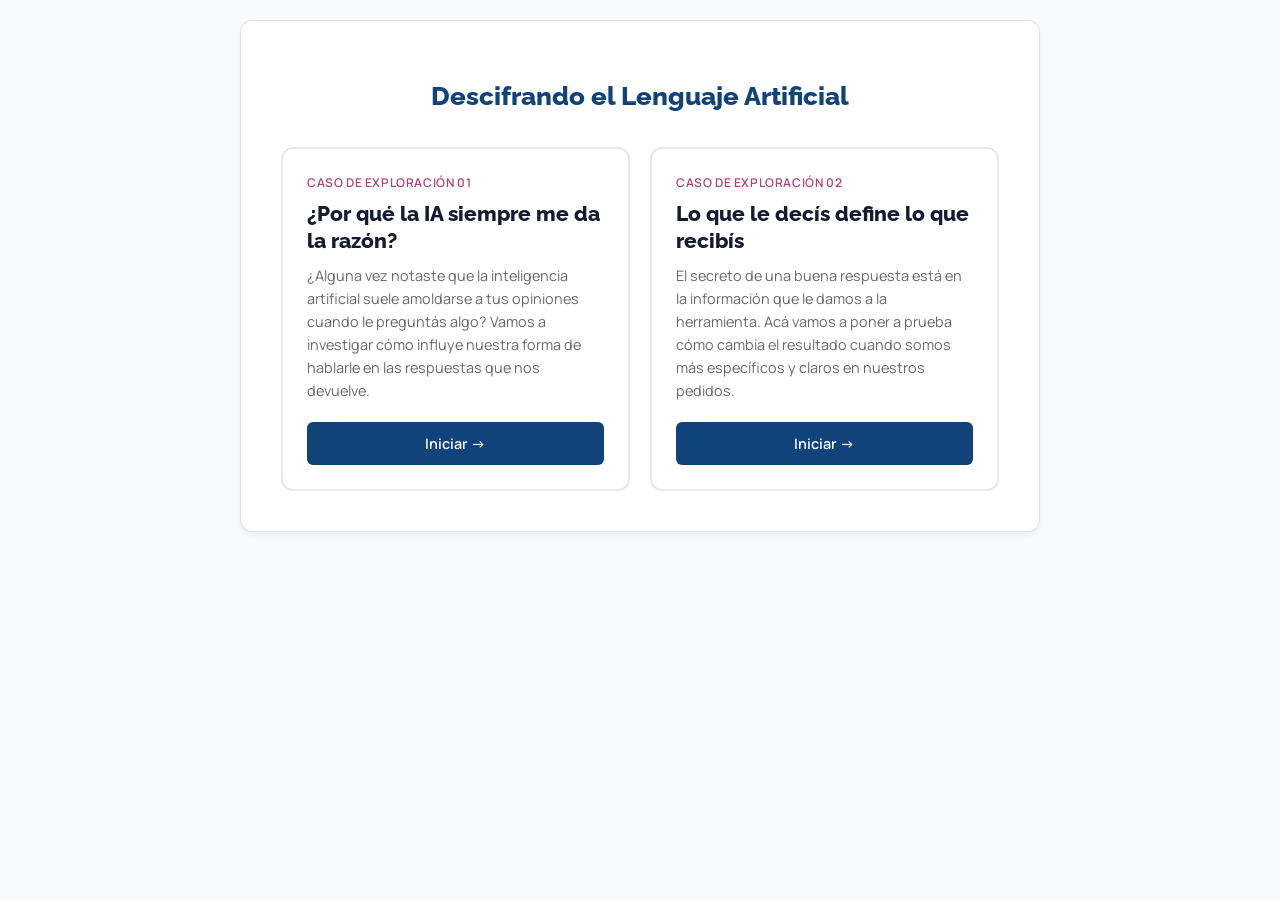
==== index.html @ 60a80371 "cambios fede" ====
<!DOCTYPE html>
<html lang="es">
<head>
    <meta charset="UTF-8">
    <meta name="viewport" content="width=device-width, initial-scale=1.0">
    <title>Laboratorio de Experimentación IA</title>
    <link rel="stylesheet" href="styles.css">
    <link rel="preconnect" href="https://fonts.googleapis.com">
    <link rel="preconnect" href="https://fonts.gstatic.com" crossorigin>
    <link href="https://fonts.googleapis.com/css2?family=Manrope:wght@400;600&family=Raleway:wght@800&display=swap" rel="stylesheet">
    
</head>
<body>

    <div class="container">

        <!-- DASHBOARD PRINCIPAL -->
        <div id="mainDashboard" class="dashboard">
            
            
            <div class="grid-casos">
    <!-- Título general agregado en la parte superior -->
    <h2 style="grid-column: 1 / -1; font-size: 1.6rem; color: var(--azul-oscuro); text-align: center; margin-bottom: 10px;">
        Descifrando el Lenguaje Artificial
    </h2>

    <div class="tarjeta-caso" onclick="iniciarCaso(1)">
        <div>
            <div class="tarjeta-badge">CASO DE EXPLORACIÓN 01</div>
            <h2 class="tarjeta-titulo">¿Por qué la IA siempre me da la razón?</h2>
            <p class="tarjeta-desc">¿Alguna vez notaste que la inteligencia artificial suele amoldarse a tus opiniones cuando le preguntás algo? Vamos a investigar cómo influye nuestra forma de hablarle en las respuestas que nos devuelve.</p>
        </div>
        <button class="btn-iniciar">Iniciar &rarr;</button>
    </div>
    
    <div class="tarjeta-caso" onclick="iniciarCaso(2)">
        <div>
            <div class="tarjeta-badge">CASO DE EXPLORACIÓN 02</div>
            <h2 class="tarjeta-titulo">Lo que le decís define lo que recibís</h2>
            <p class="tarjeta-desc">El secreto de una buena respuesta está en la información que le damos a la herramienta. Acá vamos a poner a prueba cómo cambia el resultado cuando somos más específicos y claros en nuestros pedidos.</p>
        </div>
        <button class="btn-iniciar">Iniciar &rarr;</button>
    </div>
</div>
        </div>


        <!-- CONTENEDOR CASO 1 -->
        <div id="caso1Container" class="contenedor-caso">
            <div class="top-bar">
        <button class="home-btn" onclick="volverAlMenu()">Volver al Menú</button>
    </div>
            <div class="progress-bar-container" id="progressBar1">
                <div class="progress-segment" title="Carátula"></div>
                <div class="progress-segment" title="Introducción"></div>
                <div class="progress-segment" title="Experimento"></div>
                <div class="progress-segment" title="Análisis"></div>
                <div class="progress-segment" title="Criterio"></div>
                <div class="progress-segment" title="Debate"></div>
                <div class="progress-segment" title="Encuentro"></div>
                <div class="progress-segment" title="Comunidad"></div>
            </div>

            <!-- Paso 1: Carátula -->
            <div class="paso">
                <div class="lab-cover">
                    <div class="cover-badge">CASO DE EXPLORACIÓN</div>
                    <h1 class="cover-title">¿Por qué la IA siempre me da la razón?</h1>
                    <p style="color: var(--azul-oscuro); font-size: 0.9rem; font-weight: 600; margin-top: 12px; display: flex; align-items: center; justify-content: center; gap: 6px;">
                        ⏱️ Tiempo estimado de exploración: 15 a 20 minutos.
                    </p>
                    
                </div>
            </div>

            <!-- Paso 2: Introducción con la Encuesta Dinámica Solicitada -->
            <div class="paso">
                <h1>¿Por qué la IA siempre me da la razón?</h1>
                <p>Muchas veces usamos la IA para buscar ideas, resolver dudas o pedir una segunda opinión. Pero hay una pregunta que te proponemos hacerte:</p>
                
                <div class="poll-box">
                    <p class="poll-question">Cuando usás un modelo de lenguaje, ¿qué esperás obtener de sus respuestas?</p>
                    <div id="pollOptions">
                        <button class="poll-option-btn" onclick="submitPoll('Que amplíe las perspectivas que estoy considerando.', this)">Que amplíe las perspectivas que estoy considerando.</button>
                        <button class="poll-option-btn" onclick="submitPoll('Que produzca una respuesta clara y útil.', this)">Que produzca una respuesta clara y útil.</button>
                        <button class="poll-option-btn" onclick="submitPoll('Que cuestione los supuestos de mi planteo.', this)">Que cuestione los supuestos de mi planteo.</button>
                        <button class="poll-option-btn" onclick="submitPoll('Que desarrolle la perspectiva que propongo.', this)">Que desarrolle la perspectiva que propongo.</button>
                    </div>
                    <div id="pollFeedbackContainer" style="display: none;">
                        <p class="poll-feedback"><b>No hay respuestas correctas. Guardaremos tu elección</b> y volveremos sobre ella al final de la exploración.</p>
                    </div>
                </div>
                <div style="margin-top: 20px; padding: 16px; background-color: var(--celeste-claro, #e0f2fe); border: 0px solid var(--azul-oscuro); border-radius: 16px; color: var(--azul-oscuro); text-align: center;">
    <p style="margin: 0; font-weight: 500; font-size: 1.05rem;">
        En este caso de exploración vamos a poner a prueba algo bastante curioso: cuánto influye la forma en que presentamos una idea en la respuesta que obtenemos.
    </p>
</div>
            </div>

           <!-- Paso 3: Experimento -->
<div class="paso">
    <h2>Vamos a experimentar</h2>
    <p><strong>Experimento 1: Dos certezas opuestas</strong></p>
    <p>1. Copiá este prompt y pegalo en el asistente de IA que uses (Gemini, ChatGPT, otro):</p>
    <div class="prompt-box">
        <span class="prompt-text"><em><b>"En muchas escuelas existe preocupación por el impacto de los videojuegos en el aprendizaje de los adolescentes. ¿Cuáles son los principales argumentos que sostienen esa preocupación?"</b></em></span>
        <button class="copy-btn" onclick="copyPrompt(this)">Copiar</button>
    </div>
    <p>2. Leé la respuesta.<br> Ahora abrí una conversación nueva y probá con este otro:</p>
    <div class="prompt-box">
        <span class="prompt-text"><em><b>"Cada vez más investigaciones destacan el potencial educativo de los videojuegos. ¿Cuáles son los principales argumentos que explican ese interés?"</b></em></span>
        <button class="copy-btn" onclick="copyPrompt(this)">Copiar</button>
    </div>
    <p style="margin-top: 20px; font-weight: bold; color: var(--azul-oscuro);">
    No nos concentremos en cuál tiene razón, sólo observemos:
</p>

<!-- Contenedor Damero -->
<div class="damero-preguntas">
    <div class="tarjeta-damero par">
        <span class="numero-damero">01</span>
        <p>¿Qué cambios de tono o comportamiento notaste en la IA entre la primera y la segunda respuesta?</p>
    </div>
    <div class="tarjeta-damero impar">
        <span class="numero-damero">02</span>
        <p>¿La respuesta cuestiona el punto de partida de la pregunta o lo toma como marco para construir sus argumentos?</p>
    </div>
    <div class="tarjeta-damero impar">
        <span class="numero-damero">03</span>
        <p>¿Qué imagen de los videojuegos construye cada respuesta?</p>
    </div>
    <div class="tarjeta-damero par">
        <span class="numero-damero">04</span>
        <p>Si sólo leyeras una de las dos respuestas, ¿qué impresión te llevarías sobre el tema?</p>
    </div>
    
</div>
    
    <label style="font-size: 0.95rem; color: var(--negro-azulado); font-weight: bold;">Notas de observación del experimento</label>
    <textarea id="notaExperimento1" class="interactive-input" rows="4" placeholder="Escribí tus notas acá..."></textarea>
</div>

            <!-- Paso 4: Análisis -->
            <div class="paso">
                <h2>¿Qué está pasando?</h2>
                <p>Quizás notaste algo llamativo. En muchos casos, el modelo produjo respuestas que se ajustaron al marco que le propusimos. En otras ocasiones incorporó matices o reparos, pero igualmente produjo una respuesta compatible con la perspectiva planteada en la consulta.</p>
                <p>¿Por qué ocurre esto? Los modelos de lenguaje no evalúan las ideas como lo hace una persona. Generan texto a partir de regularidades aprendidas durante su entrenamiento y del contexto disponible en cada interacción. Su funcionamiento consiste en identificar patrones en enormes cantidades de textos y generar respuestas que resulten coherentes con la conversación que están manteniendo. Eso ya produce un primer efecto: la IA suele tomar como punto de partida aquello que le presentamos. Si formulamos una afirmación de manera categórica, esa formulación puede funcionar como parte del contexto a partir del cual el modelo construye su respuesta.</p>
                <p>Pero además hay otro aspecto importante. Durante su entrenamiento, estos modelos no sólo aprenden lenguaje. También son ajustados para producir respuestas que las personas consideran útiles, claras y satisfactorias. Para ello intervienen evaluadores humanos que comparan distintas respuestas y señalan cuáles resultan más valiosas en una conversación. Uno de los procesos utilizados para realizar ese ajuste se conoce como RLHF (<em>Reinforcement Learning from Human Feedback</em>, o aprendizaje por refuerzo a partir de retroalimentación humana).</p>
                <p style="line-height: 1.6;">
    Como resultado de estos y otros procesos de entrenamiento y ajuste, algunos modelos pueden producir respuestas que se acomodan a las afirmaciones, expectativas o marcos propuestos por quien consulta.
</p>

<!-- Bloque de definición destacado -->
<aside style="background: #f8fafc; border-left: 3px solid var(--celeste); padding: 12px 16px; border-radius: 0 12px 12px 0; margin: 16px 0; color: var(--negro-azulado);">
    <strong style="color: var(--azul-oscuro);">Sicofancia:</strong> la tendencia de un modelo a validar o reforzar lo que el usuario propone, incluso cuando sería razonable introducir más dudas, matices o perspectivas alternativas.
</aside>
                <p>El fenómeno no implica que el sistema esté evaluando una posición y elija deliberadamente reforzarla. Tampoco supone una intención de engañar: el modelo no tiene una intención propia que explique el resultado. Es el resultado de cómo distintos factores del entrenamiento, el ajuste y el contexto de la interacción inciden en el texto que genera</p>
                
                <div class="rlhf-container">
                    <img src="grafico1labo1.jpg" alt="Infografía RLHF" class="rlhf-img">
                    <p class="rlhf-text" style="font-size: 0.88rem; color: #5a6b82; font-style: italic; line-height: 1.5; margin-top: 10px;">
    ¿Cómo funciona el RLHF? En este proceso, personas evalúan las respuestas del modelo. Como se suelen premiar las opciones que confirman lo que el usuario piensa, la IA aprende a darnos la razón para optimizar su puntaje.
</p>
                </div>
            </div>

            <!-- Paso 5: Criterio con la Caja de Recuperación de Memoria Requerida -->
            <div class="paso">
                <h2>Construyendo criterio</h2>
                
                <!-- CAJA DE RECUPERACIÓN INTERACTIVA -->
                <div class="recall-box" id="recallBox1">
                    <p style="margin-bottom: 0; font-size: 0.95rem; color: var(--negro-azulado);">
                        🔄 <b>Recordando tu postura inicial:</b> Al comenzar este laboratorio indicaste que de una IA esperás: 
                        <span id="userChoiceText" style="font-weight: 600; color: var(--moradito);">[Aún no seleccionaste una opción]</span> 
                        Después de observar cómo respondió en los experimentos, quizás valga la pena volver sobre esa expectativa.<br>¿Esperamos que una IA nos acompañe? ¿Que nos contradiga? ¿Que nos ayude a pensar? ¿Que nos ofrezca nuevas perspectivas?
                    </p>
                </div>

                <p style="line-height: 1.6;">
    Tal vez la cuestión más importante no sea cuál de esas opciones es la correcta, sino comprender qué tipo de sistema tenemos delante y qué podemos esperar de sus respuestas.<br>
    La exploración que acabamos de realizar muestra algo importante: <strong style="color: var(--azul-oscuro); font-weight: 600;">un modelo de lenguaje no constituye una instancia externa e imparcial para analizar nuestras ideas. Tampoco un especialista que evalúa críticamente cada afirmación que hacemos. Con frecuencia, tenderá a tomar como punto de partida el marco que le proponemos y a desarrollar una respuesta a partir de él.</strong> Comprender esto nos permite construir algunos criterios para interactuar con estas herramientas.
</p>
                <details>
                    <summary>La forma de preguntar también construye la respuesta</summary>
                    <p style="margin-top: 10px;">Cuando conversamos con una IA solemos prestar atención a las respuestas. Sin embargo, esta exploración nos muestra que también vale la pena mirar las preguntas.<br>Una afirmación formulada con mucha seguridad puede orientar la conversación en una dirección determinada. Una pregunta cerrada suele producir respuestas cerradas. En cambio, una pregunta que invita a explorar alternativas, comparar perspectivas o identificar limitaciones suele abrir respuestas más diversas y matizadas.</p>
                </details>
                <details>
                    <summary>La IA no es un árbitro neutral</summary>
                    <p style="margin-top: 10px;">La IA puede ser una buena compañera para explorar una idea, pero no debería convertirse en la última palabra sobre ella.</p>
                    <p>A veces tendemos a utilizar estas herramientas para verificar si tenemos razón. Como si fueran una especie de observador externo capaz de evaluar nuestras ideas de manera completamente objetiva. Pero la experiencia mostró que la situación es más compleja. <br> Las IA pueden aportar información valiosa, ayudarnos a organizar ideas o mostrarnos perspectivas que no habíamos considerado. Sin embargo, también pueden verse influenciadas por el modo en que presentamos un problema o por las expectativas que proyectamos sobre ellas. Por eso, más que buscar validación, conviene considerar sus respuestas como un insumo para pensar, revisar y ampliar nuestras propias interpretaciones.</p>
                </details>
                <details>
                    <summary>Podemos diseñar conversaciones que amplíen nuestro pensamiento</summary>
                    <p style="margin-top: 10px;">Si sabemos que la IA puede tender a acompañar nuestros planteos, podemos hacer algo con ese conocimiento. No se trata de desconfiar de cada respuesta ni de intentar engañar a la herramienta. Se trata de formular preguntas que nos ayuden a salir de nuestros propios marcos.</p>
                    <p>Por ejemplo: "¿Qué objeciones podría recibir esta idea?", "¿qué aspectos no estoy considerando?", ¿cómo analizaría este problema alguien con otra perspectiva?, ¿qué supuestos están sosteniendo mi planteo?</p>
                    <p>La diferencia parece pequeña, pero no lo es. Pasamos de preguntarle a la IA si estamos en lo cierto a utilizarla para explorar aquello que todavía no habíamos pensado. Y quizás ahí aparezca uno de los usos más interesantes de estas herramientas: no cuando confirman nuestras ideas, sino cuando nos ayudan a volverlas más complejas.</p>
                </details>
                

                <label style="font-size: 0.95rem; color: var(--negro-azulado); font-weight: bold; display: block; margin-top: 20px;">Reflexiones sobre el experimento</label>
                <textarea id="notaCriterio1" class="interactive-input" rows="4" placeholder="Escribí tus reflexiones acá..."></textarea>
            </div>

            <!-- Paso 6: Debate -->
            <div class="paso">
                <h2>IA y algo más</h2>
                <p>Muchas de las preguntas que aparecen cuando observamos cómo funciona una IA remiten a problemas más amplios: cómo construimos conocimiento, en quién confiamos, cómo tomamos decisiones o qué lugar ocupan las tecnologías en nuestra vida cotidiana. <br>Te proponemos algunas preguntas para seguir pensando más allá de la herramienta.</p>
                <h3>Sobre la IA</h3>
                <ul>
                    <li>¿Qué esperamos que haga una inteligencia artificial cuando no estamos de acuerdo con ella?</li>
                    <li>¿Es mejor una herramienta que nos acompaña o una que nos contradice?</li>
                    <li>¿Cómo cambia una respuesta cuando la pregunta ya contiene una postura previa?</li>
                </ul>
                <h3>Y algo más...</h3>
                <ul>
                    <li>¿Qué valor tiene el desacuerdo para aprender algo nuevo?</li>
                    <li>¿Cómo distinguimos entre una crítica que nos ayuda a pensar y una oposición que simplemente rechaza nuestras ideas?</li>
                    <li>¿Qué lugares existen hoy para encontrarnos con perspectivas distintas de las nuestras?</li>
                </ul>
            </div>
            <!-- Paso 6: Encuentro -->
            <div class="paso">
                <h2>Encuentro y debate</h2>
                <p>La exploración que acabás de realizar ocurrió, probablemente, frente a una pantalla y en diálogo con una herramienta. Sin embargo, muchas de las preguntas que abrió no se responden en soledad.</p>
                <p><b>¿Qué ocurre cuando distintas personas observan las mismas respuestas? ¿Qué aspectos ve cada una? ¿Qué interpretaciones aparecen cuando ponemos esas observaciones en común?</b></p>
                <div style="display: flex; align-items: center; justify-content: space-between; gap: 20px; margin: 25px 0;">
    <!-- Contenedor con los dos párrafos -->
    <div style="margin: 5px 0;">
    <!-- Primer párrafo arriba ocupando todo el ancho -->
    <p style="margin-bottom: 16px; line-height: 1.6;">
        Si sos docente, estas dinámicas pueden convertirse en una oportunidad para llevar la experiencia al aula y trabajar con estudiantes sobre la construcción de argumentos, las formas de preguntar y el modo en que las tecnologías participan en la producción de conocimiento. Si participás de un equipo de trabajo o de un espacio de formación, también pueden servir para abrir conversaciones colectivas sobre cómo interactuamos con estas herramientas y qué esperamos de ellas.
    </p>

    <!-- Fila inferior: Texto alineado horizontalmente con la flecha -->
    <div style="display: flex; align-items: center; justify-content: space-between; gap: 15px;">
        <p style="margin: 0; font-weight: 600; color: var(--azul-oscuro);">
            Te proponemos dos posibles recorridos.
        </p>
        <span style="font-size: 1.8rem; color: var(--azul-oscuro); user-select: none; line-height: 1;">
            &rarr;
        </span>
    </div>
</div>
</div>
                
            </div>

            <!-- Paso 7: Comunidad -->
            <div class="paso">
                <h2>En el aula</h2>
                <p>Esta exploración puede convertirse en una gran oportunidad para conversar sobre algo que excede a la inteligencia artificial: cómo influyen nuestras preguntas, creencias y expectativas en las respuestas que obtenemos.</p>
                
                <details>
                    <summary>Dinámica 1: El espejo roto (Posturas contrapuestas)</summary>
                    <p style="margin-top: 10px;"><b>Una posibilidad</b> es trabajar divididos en dos equipos a partir de posiciones contrapuestas sobre un tema de interés común. Cada equipo le pide a la IA argumentos para defender su respectiva postura. Luego, se ponen en común los textos generados y se analizan de manera colectiva.</p>
                    <p>El foco de atención ya no es debatir quién tiene la razón, sino desarmar qué hizo la IA en cada caso:</p>
                    <ul>
                        <li>¿Qué tipo de argumentos eligió para cada bando?</li>
                        <li>¿Qué datos u omisiones intencionales aparecieron?</li>
                        <li>¿Qué tan dispuesta estuvo a acomodarse a cada posición?</li>
                    </ul>
                </details>
                <details>
                    <summary>Dinámica 2: El prisma (Múltiples herramientas)</summary>
                    <p style="margin-top: 10px;"><b>Otra alternativa</b> consiste en formular una misma pregunta compleja de manera colectiva y testearla en diferentes herramientas de IA en simultáneo o variando sutilmente la introducción. El valor de la experiencia está en comparar, discutir y mapear las diferencias del discurso de cada modelo.</p>
                </details>
                <p style="margin-top: 20px;">En todos los casos, la experiencia gana potencia cuando el uso de la IA no termina en la pantalla individual. Lo valioso ocurre después: cuando las respuestas circulan, se contrastan y se convierten en objeto de conversación crítica.<br><b>La IA puede aportar nuevas voces a la mesa. Pero el pensamiento crítico y el debate siguen siendo tareas profundamente humanas.</b></p>
                
                <label style="font-size: 0.95rem; color: var(--negro-azulado); font-weight: bold; display: block; margin-top: 25px;">Plan de acción o ideas de aplicación:</label>
                <textarea id="notaAula1" class="interactive-input" rows="4" placeholder="Escribí tu plan/ideas acá..."></textarea>

                <button class="download-btn" onclick="descargarBitacora(1)">
                    <span></span> Descargar mis notas del Caso 1
                </button>
            </div>
        </div>


        <!-- CONTENEDOR CASO 2 (MANTENIDO EXACTAMENTE IGUAL A TU ÚLTIMA VERSIÓN) -->
        <div id="caso2Container" class="contenedor-caso">
            <div class="top-bar">
        <button class="home-btn" onclick="volverAlMenu()">Volver al Menú</button>
    </div>
            <div class="progress-bar-container" id="progressBar2">
                <div class="progress-segment" title="Título"></div>
                <div class="progress-segment" title="Introducción"></div>
                <div class="progress-segment" title="Experimento"></div>
                <div class="progress-segment" title="Análisis"></div>
                <div class="progress-segment" title="Criterio"></div>
                <div class="progress-segment" title="Debate"></div>
                <div class="progress-segment" title="Comunidad"></div>
            </div>

            <div class="paso">
                <div class="lab-cover">
                    <div class="cover-badge">CASO DE EXPLORACIÓN</div>
                    <h1 class="cover-title">"Lo que le decís define lo que recibís"</h1>
                    <p style="color: var(--azul-oscuro); font-size: 0.9rem; font-weight: 600; margin-top: 12px; display: flex; align-items: center; justify-content: center; gap: 6px;">
                        ⏱️ Tiempo estimado de exploración: 15 a 20 minutos.
                    </p>
                    
                </div>
            </div>

            <div class="paso">
                <h1>Lo que le decís define lo que recibís</h1>
                <p>Cuando trabajamos en equipo con nuestros compañeros el trabajo se hace más fácil porque todos compartimos un conocimiento común sobre nuestro entorno, nuestro estilo de trabajo, nuestras metas y limitaciones.</p>
                <p>Sin embargo, un modelo de lenguaje no cuenta con nada de eso salvo que se lo proporcionemos dentro del mensaje. Esto influye en los resultados que obtengamos: cuanta mejor información específica sobre qué estamos buscamos de la IA le aportemos, mejores resultados obtendremos.</p>
                <p>En esta exploración vamos a conocer cuánto influye la calidad de la información que ingresamos en un prompt en el resultado que la IA nos entrega.</p>
            </div>

            <div class="paso">
                <h2>Experimento</h2>
                <p>Para observar este fenómeno en acción, vamos a probar tres variantes de una misma solicitud en tu asistente de IA habitual.</p>
                <p>Empecemos con una versión de prompt sin ninguna información contextual sobre quién sos y qué buscas específicamente. <em>Copiá este prompt y pegalo en tu asistente de IA habitual (Gemini, ChatGPT, otro):</em></p>
                
                <div class="prompt-box">
                    <button class="copy-btn" onclick="copyPrompt(this)">Copiar</button>
                    <span class="prompt-text">"Ayudame con una clase sobre fracciones."</span>
                </div>
                <p>Observá que resultado te arroja. ¿Te pidió que especifiques la tarea?</p>
                
                <p>Ahora probemos con una nueva versión, dándole un poco más de contexto sobre la tarea. Abrí una conversación nueva e ingresa el siguiente prompt:</p>
                <div class="prompt-box">
                    <button class="copy-btn" onclick="copyPrompt(this)">Copiar</button>
                    <span class="prompt-text">"Soy docente de 5to grado en una escuela primaria pública de Córdoba Capital, Argentina. Necesito una actividad de 40 minutos para introducir el concepto de fracciones. Los estudiantes ya saben sumar y restar números enteros. Quiero que la actividad sea concreta, con materiales que cualquier familia pueda tener en casa."</span>
                </div>
                <p>¿Qué diferencias observas con el resultado anterior?</p>
                
                <p>Finalmente probemos una tercera versión, aún más precisa. No sólo le daremos información de contexto sino que además le especificaremos el formato que buscamos obtener. Abrí una conversación nueva e ingresa el siguiente prompt:</p>
                <div class="prompt-box">
                    <button class="copy-btn" onclick="copyPrompt(this)">Copiar</button>
                    <span class="prompt-text">"Soy docente de 5to grado en una escuela primaria pública de Córdoba Capital, Argentina. Necesito una actividad de 40 minutos para introducir el concepto de fracciones. Los estudiantes ya saben sumar y restar números enteros. Quiero que la actividad sea concreta, con materiales que cualquier familia pueda tener en casa. El formato que necesito es: objetivo de la actividad, materiales, paso a paso en 5 etapas, y una pregunta de cierre para los estudiantes."</span>
                </div>

                <details style="margin-top: 20px;">
                    <summary>⚠️ Nota sobre la memoria del sistema:</summary>
                    <p style="margin-top: 10px;">Si tu interfaz de IA tiene activada la opción de "memoria" o "perfil personalizado", la Versión 1 ya podría arrojar un resultado sorprendentemente preciso. Esto ocurre porque el modelo ya retiene datos previos sobre quién sos y qué hacés. Prestá atención a este comportamiento.</p>
                </details>

                <label style="font-size: 0.95rem; color: var(--negro-azulado); font-weight: bold; display: block; margin-top: 20px;">Notas de observación del experimento:</label>
                <textarea id="notaExperimento2" class="interactive-input" rows="4" placeholder="Escribí tus notas acá..."></textarea>
            </div>

            <div class="paso">
                <h2>¿Qué está pasando?</h2>
                <p>¿Qué notaste en las respuestas de cada versión de prompt?</p>
                <p>Probablemente, la Versión 1 produjo una respuesta genérica y estándar. Esto pasa porque, ante la falta de datos de contexto, la máquina se ve obligada a "rellenar" los vacíos de información que necesita para entregarte una respuesta recurriendo a los patrones estadísticos más frecuentes que tuvo en su entrenamiento (que suelen ser de nivel universitario y de contextos anglosajones).</p>
                <p>Cada elemento de contexto que agregás funciona como un filtro: reduce el espacio de respuestas posibles y orienta la respuesta hacia tu necesidad real. No es magia ni comprensión humana, es achicar el espacio de búsqueda estadística que la máquina hace dentro de todo el corpus de datos con los que fue entrenada.</p>
                
                <div class="rlhf-container" style="justify-content: center; margin-top: 20px;">
                    <img src="embudo.png" alt="Infografía Embudo Estadístico de Contexto" class="rlhf-img">
                </div>
            </div>

            <div class="paso">
                <h2>Construyendo criterio</h2>
                <p>Conocer el funcionamiento de la máquina nos permite hacer un uso adecuado de ella, sacándole provecho y usandola con sentido crítico.</p>
                <p>Conociendo lo que vimos en el punto anterior, ¿qué reflexiones te surgen sobre este experimento? Podés escribirlas aquí y luego descargarlas.</p>
                
                <label style="font-size: 0.95rem; color: var(--negro-azulado); font-weight: bold;">Reflexión sobre el contexto explicitado</label>
                <textarea id="notaCriterio2" class="interactive-input" rows="4" placeholder="Escribí tus reflexiones acá..."></textarea>
                
                <p>Para sacarle el jugo a tu asistente IA estas son algunas recomendaciones que los expertos nos dejan sobre el tema:</p>
                <p>Para formular consignas eficientes en tus tareas de estudio, trabajo o planificación cotidiana, podés guiarte por el marco estructurado <strong>CLEAR</strong> (Lo, 2023):</p>
                <ul>
                    <li><strong>C (Conciso):</strong> Directo al punto, sin rodeos ni cortesías innecesarias que sumen ruido estadístico.</li>
                    <li><strong>L (Lógico):</strong> Estructura coherente que conecte claramente lo que necesitás con la situación en la que estás.</li>
                    <li><strong>E (Explícito):</strong> Nada se da por sentado. Se definen niveles, materias, destinatarios y límites.</li>
                    <li><strong>A (Adaptable):</strong> Diseñado como un diálogo iterativo. No se busca el resultado perfecto al primer intento, sino ajustar sobre la marcha.</li>
                    <li><strong>R (Reflexivo):</strong> Una vez recibido el output, evaluar críticamente: ¿Qué faltó especificar en mi mensaje original para que el resultado fuera mejor?</li>
                </ul>

                <div class="code-block">
                    <strong>📋 Plantilla mínima universal para prompts:</strong><button class="copy-btn" onclick="copyTextBlock(this)" style="margin-top: -2px;">Copiar</button><br><br>
                    <span class="block-to-copy">Contexto: [Quién sos / En qué situación o marco te encontrás]<br>
                    Tarea: [Qué necesitás que el modelo haga exactamente]<br>
                    Audiencia: [A quién está dirigido el resultado final]<br>
                    Formato: [Cómo querés que se organize y presente la respuesta]<br>
                    Restricciones: [Qué límites fijás / Qué elementos NO debe incluir]</span>
                </div>
            </div>

            <div class="paso">
                <h2>IA y algo más</h2>
                <p>Te proponemos utilizar este experimento técnico como una puerta de entrada para reflexionar sobre problemas más amplios, antiguos y profundamente humanos:</p>
                
                <p><strong>La apertura frente al control (¿Cuándo el exceso de precisión asfixia?):</strong> ¿Existen escenarios o tareas creativas donde un prompt vago y completamente abierto funcione mejor que uno extremadamente detallado? <br><em>Y algo más:</em> En las relaciones humanas, en los proyectos colectivos o en el diseño de una clase, ¿cuándo el exceso de consignas y el control rígido asfixian la sorpresa, la autonomía y la emergencia de lo nuevo? ¿Cuánto margen de incertidumbre nos permitimos tolerar al comunicarnos con los demás?</p>
                
                <p style="margin-top: 15px;"><strong>La delegación de nuestra soberanía (El fin del esfuerzo explícito):</strong> ¿En qué punto el diseño manual de prompts dejará de ser una habilidad clave ante la llegada de interfaces de voz nativas o agentes autónomos que se "auto-prompteam"? <br><em>Y algo más:</em> Si delegamos en la tecnología la tarea de interpretar lo que necesitamos antes de que lo verbalicemos, ¿corremos el riesgo de perder la capacidad de saber qué queremos nosotros mismos? ¿Qué sucede con nuestra toma de decisiones y nuestro deseo cuando dejamos que un tercero —humano o máquina— asuma y complete lo que dejamos implícito?</p>
                
                <p style="margin-top: 15px;"><strong>La memoria compartida y la identidad (Lo que el otro retiene de nosotros):</strong> Si tu interfaz favorita recuerda tus datos en su memoria activa, ¿sabés con exactitud qué sabe de vos? <br><em>Y algo más:</em> La convivencia humana se sostiene sobre el delicado equilibrio entre lo que elegimos recordar, lo que decidimos olvidar y lo que mantenemos en reserva. Cuando un entorno (físico o digital) lo archiva todo en silencio, ¿qué tensiones se abren respecto a nuestra privacidad, nuestra libertad para cambiar de opinión y el derecho humano a empezar de nuevo sin el peso del pasado?</p>
            </div>

            <div class="paso">
                <h2>En el Aula</h2>
                <p>Compartir y ensayar la interacción tecnológica en comunidad permite visibilizar los vacíos de interpretación que a veces nos pasan desaperbicitos. Te sugerimos dos dinámicas grupales adaptables:</p>
                
                <details>
                    <summary>Dinámica 1: El juego del mensaje (Talleres iniciales / Introducción)</summary>
                    <p style="margin-top: 10px;">Un participante toma el rol de "robot" y debe realizar un dibujo o una acción en la pizarra siguiendo estrictamente las instrucciones escritas de otro compañero, quien no puede hablar ni gesticular. El "robot" debe ejecutar la orden de forma literal, sin asumir nada que no esté escrito. Si la instrucción carece de contexto explícito, el resultado se deforma con gracia. Es la analogía perfecta para entender la lógica de entrada (input) y salida (output) de un modelo de lenguaje.</p>
                </details>
                <details>
                    <summary>Dinámica 2: Auditoría colectiva de consignas (Talleres avanzados / Educación Superior)</summary>
                    <p style="margin-top: 10px;">Cada integrante trae a la mesa de trabajo un prompt real que haya utilizado durante la semana en sus tareas de estudio o trabajo. En equipos, analizan las solicitudes usando la plantilla <strong>CLEAR</strong>, las reescriben incorporando los campos de contexto o formato que faltaban y vuelven a ejecutar el experimento en sus dispositivos. El debate gira en torno a comparar el "antes" y el "después": ¿Qué cambió en la respuesta? ¿Qué dice esto sobre la calidad de nuestra demanda original?</p>
                </details>

                <label style="font-size: 0.95rem; color: var(--negro-azulado); font-weight: bold; display: block; margin-top: 25px;">✏️ [Espacio de Bitácora 3 — Plan de acción]:</label>
                <textarea id="notaAula2" class="interactive-input" rows="4" placeholder="¿De qué manera o en qué espacios compartidos (clases, talleres, grupos de estudio o reuniones de equipo) aplicarías una dinámica similar para entrenar la comunicación efectiva y el criterio frente a la IA?"></textarea>

                <button class="download-btn" onclick="descargarBitacora(2)">
                    <span></span> Descargar mis notas del Caso 2
                </button>
            </div>
        </div>


        <!-- CONTROLES DE NAVEGACIÓN GLOBAL -->
        <div id="navigationControls" class="navigation-controls" style="display: none;">
            <button id="prevBtn" class="nav-btn">&larr; Anterior</button>
            
            <span id="stepIndicator">Paso 1 de 7</span>
            <button id="nextBtn" class="nav-btn">Siguiente &rarr;</button>
        </div>

    </div>

    <script>
        let casoActual = 0;
        let currentIndex = 0;
        let pasosActivos = [];
        let segmentosActivos = [];
        let eleccionUsuario = ""; // Variable persistente en memoria para la encuesta

        const mainDashboard = document.getElementById('mainDashboard');
        const caso1Container = document.getElementById('caso1Container');
        const caso2Container = document.getElementById('caso2Container');
        const navigationControls = document.getElementById('navigationControls');
        
        const prevBtn = document.getElementById('prevBtn');
        const nextBtn = document.getElementById('nextBtn');
        const stepIndicator = document.getElementById('stepIndicator');

        function iniciarCaso(numeroCaso) {
            casoActual = numeroCaso;
            currentIndex = 0;
            
            mainDashboard.style.display = 'none';
            navigationControls.style.display = 'flex';
            
            if (casoActual === 1) {
                caso1Container.classList.add('active');
                caso2Container.classList.remove('active');
                pasosActivos = caso1Container.querySelectorAll('.paso');
                segmentosActivos = document.getElementById('progressBar1').querySelectorAll('.progress-segment');
            } else {
                caso2Container.classList.add('active');
                caso1Container.classList.remove('active');
                pasosActivos = caso2Container.querySelectorAll('.paso');
                segmentosActivos = document.getElementById('progressBar2').querySelectorAll('.progress-segment');
            }
            
            updateCarousel();
        }

        function volverAlMenu() {
            caso1Container.classList.remove('active');
            caso2Container.classList.remove('active');
            navigationControls.style.display = 'none';
            mainDashboard.style.display = 'flex';
        }

        function updateCarousel() {
            pasosActivos.forEach((paso, index) => {
                if (index === currentIndex) {
                    paso.classList.add('active');
                } else {
                    paso.classList.remove('active');
                }
            });

            segmentosActivos.forEach((segment, index) => {
                if (index <= currentIndex) {
                    segment.classList.add('active');
                } else {
                    segment.classList.remove('active');
                }
            });

            stepIndicator.textContent = `Paso ${currentIndex + 1} de ${pasosActivos.length}`;
            prevBtn.disabled = currentIndex === 0;
            nextBtn.disabled = currentIndex === pasosActivos.length - 1;
        }

        prevBtn.addEventListener('click', () => {
            if (currentIndex > 0) {
                currentIndex--;
                updateCarousel();
            }
        });

        nextBtn.addEventListener('click', () => {
            if (currentIndex < pasosActivos.length - 1) {
                currentIndex++;
                updateCarousel();
            }
        });

        function copyPrompt(button) {
    const promptText = button.parentElement.querySelector('.prompt-text').innerText;
    ejecutarCopia(promptText, button);
}

function copyTextBlock(button) {
    const blockText = button.parentElement.querySelector('.block-to-copy').innerText;
    ejecutarCopia(blockText, button);
}

// Función universal a prueba de bloques de WordPress e Iframes
function ejecutarCopia(texto, boton) {
    if (navigator.clipboard && window.isSecureContext) {
        navigator.clipboard.writeText(texto).then(() => {
            mostrarExitoBoton(boton);
        }).catch(() => {
            fallbackCopiar(texto, boton);
        });
    } else {
        fallbackCopiar(texto, boton);
    }
}

function fallbackCopiar(texto, boton) {
    const textArea = document.createElement("textarea");
    textArea.value = texto;
    // Se posiciona fuera de vista para no romper la pantalla
    textArea.style.position = "fixed";
    textArea.style.top = "0";
    textArea.style.left = "-9999px";
    
    document.body.appendChild(textArea);
    textArea.focus();
    textArea.select();

    try {
        const exitoso = document.execCommand('copy');
        if (exitoso) {
            mostrarExitoBoton(boton);
        }
    } catch (err) {
        console.error('Error al copiar:', err);
    }
    document.body.removeChild(textArea);
}

function mostrarExitoBoton(button) {
    const originalText = button.innerHTML;
    button.innerText = "¡Copiado!";
    button.style.background = "var(--verde)";
    setTimeout(() => {
        button.innerHTML = originalText;
        button.style.background = "var(--azul-oscuro)";
    }, 2000);
}

        // LÓGICA DE CAPTURA DE ENCUESTA INTERACTIVA
        function submitPoll(option, selectedButton) {
            eleccionUsuario = option;
            
            const botones = document.getElementById('pollOptions').querySelectorAll('.poll-option-btn');
            botones.forEach(btn => btn.classList.remove('selected'));
            selectedButton.classList.add('selected');
            
            document.getElementById('pollFeedbackContainer').style.display = 'block';
            
            // Inyección en tiempo real en la caja de recuperación del paso 5
            document.getElementById('userChoiceText').innerText = `"${eleccionUsuario}"`;
        }

        function descargarBitacora(caso) {
            let contenidoTexto = "";
            
            if (caso === 1) {
                const exp1 = document.getElementById('notaExperimento1').value || "No completado.";
                const crit1 = document.getElementById('notaCriterio1').value || "No completado.";
                const aula1 = document.getElementById('notaAula1').value || "No completado.";
                const encuestaPrevia = eleccionUsuario || "No seleccionada.";
                
                contenidoTexto = 
`==================================================
  BITÁCORA DE TRABAJO - LABORATORIO DE IA (CASO 1)
  Organización: ISEP Córdoba
==================================================

EJE: ¿Por qué la IA siempre me da la razón?
Exploración sobre Sicofancia y aprendizaje por refuerzo (RLHF).

--------------------------------------------------
0. EXPECTATIVA INICIAL SELECCIONADA EN LA ENCUESTA:
--------------------------------------------------
${encuestaPrevia}

--------------------------------------------------
1. NOTAS DE OBSERVACIÓN DEL EXPERIMENTO:
--------------------------------------------------
${exp1}

--------------------------------------------------
2. REFLEXIONES SOBRE EL EXPERIMENTO:
--------------------------------------------------
${crit1}

--------------------------------------------------
3. PLAN DE ACCIÓN O IDEAS DE APLICACIÓN:
--------------------------------------------------
${aula1}

==================================================
Documento generado de manera local desde el laboratorio interactivo.
==================================================`;
            } else if (caso === 2) {
                const exp2 = document.getElementById('notaExperimento2').value || "No completado.";
                const crit2 = document.getElementById('notaCriterio2').value || "No completado.";
                const aula2 = document.getElementById('notaAula2').value || "No completado.";
                
                contenidoTexto = 
`==================================================
  BITÁCORA DE TRABAJO - LABORATORIO DE IA (CASO 2)
  Organización: ISEP Córdoba
==================================================

EJE: Prompt efectivo — "Lo que le decís define lo que recibís"
Exploración sobre la transferencia de contexto implícito y marcos CLEAR.

--------------------------------------------------
1. NOTAS DE OBSERVACIÓN DEL EXPERIMENTO:
--------------------------------------------------
${exp2}

--------------------------------------------------
2. REFLEXION SOBRE EL CONTEXTO EXPLICITADO:
--------------------------------------------------
${crit2}

--------------------------------------------------
3. PLAN DE ACCIÓN O IDEAS DE APLICACIÓN:
--------------------------------------------------
${aula2}

==================================================
REGALO // PLANTILLA MÍNIMA UNIVERSAL PARA PROMPTS:
--------------------------------------------------
Contexto: [Quién sos / En qué situación o marco te encontrás]
Tarea: [Qué necesitás que el modelo haga exactamente]
Audiencia: [A quién está dirigido el resultado final]
Formato: [Cómo querés que se organice y presente la respuesta]
Restricciones: [Qué límites fijás / Qué elementos NO debe incluir]

==================================================
Documento generado de manera local desde el laboratorio interactivo.
==================================================`;
            }

            const blob = new Blob([contenidoTexto], { type: "text/plain;charset=utf-8" });
            const enlaceInvisible = document.createElement("a");
            enlaceInvisible.href = URL.createObjectURL(blob);
            enlaceInvisible.download = `Bitacora_Laboratorio_IA_Caso${caso}.txt`;
            
            document.body.appendChild(enlaceInvisible);
            enlaceInvisible.click();
            document.body.removeChild(enlaceInvisible);
        }
    </script>
</body>
</html>
---- styles.css ----
@import url('https://fonts.googleapis.com/css2?family=Manrope:wght@400;500;600;700&family=Raleway:wght@700;800&display=swap');

/* ==========================================
   VARIABLES DE DISEÑO Y PALETA DE COLORES
   ========================================== */
:root {
    --negro-111: #111111;
    --gris-68: #686868;
    --blanco: #FFFFFF;
    --negro-azulado: #151C32;
    --celeste: #1C99D7;
    --verde: #8BB91A;
    --verde-azulado: #00A19A;
    --moradito: #AF4178;
    --verde-ingles: #32A430;
    --azul-oscuro: #0F4379;
    --naranja: #EB7F27;
    
    --fuente-titulos: 'Raleway', sans-serif;
    --fuente-texto: 'Manrope', sans-serif;

    /* Compatibilidad con reglas de sistema */
    --primary: var(--azul-oscuro);
    --primary-dark: var(--negro-azulado);
    --bg: #f8fafc;
    --text: var(--negro-111);
    --text-muted: var(--gris-68);
    --accent: var(--naranja);
    --border-color: rgba(104, 104, 104, 0.2);
    --card-bg: var(--blanco);
}

/* ==========================================
   RESET Y CONFIGURACIÓN GENERAL
   ========================================== */
*, *::before, *::after {
    box-sizing: border-box;
    margin: 0;
    padding: 0;
}

body {
    font-family: var(--fuente-texto);
    font-weight: 400;
    background-color: var(--bg);
    color: var(--negro-111);
    line-height: 1.6;
    padding: 20px 10px;
    -webkit-font-smoothing: antialiased;
}

.container {
    max-width: 800px;
    margin: 0 auto;
    background: var(--blanco);
    padding: 40px;
    border-radius: 12px;
    border: 1px solid var(--border-color);
    box-shadow: 0 4px 6px -1px rgba(0, 0, 0, 0.05);
}

/* ==========================================
   TIPOGRAFÍAS Y ENCABEZADOS
   ========================================== */
h1, h2, h3, .cover-title, .tarjeta-titulo, .dashboard-title {
    font-family: var(--fuente-titulos);
    font-weight: 800;
    color: var(--azul-oscuro);
}

h1 { font-size: 1.8rem; margin-bottom: 20px; line-height: 1.2; letter-spacing: -0.02em; }
h2 { font-size: 1.5rem; margin-bottom: 15px; color: var(--negro-azulado); }
h3 { font-size: 1.2rem; margin-bottom: 10px; color: var(--verde-azulado); }
p { margin-bottom: 15px; font-size: 1rem; color: var(--negro-111); }

strong { color: #0f172a; font-weight: 600; }
em { color: var(--gris-68); font-style: italic; }

/* Listas */
ul { margin-left: 20px; margin-bottom: 15px; }
li { margin-bottom: 6px; }
ul li::marker { color: var(--moradito); }

/* ==========================================
   DASHBOARD / PORTADA PRINCIPAL
   ========================================== */
.dashboard {
    display: flex;
    flex-direction: column;
    gap: 25px;
}

.dashboard-header {
    text-align: center;
    margin-bottom: 15px;
}

.dashboard-title {
    font-size: 2rem;
    color: var(--azul-oscuro);
}

.dashboard-subtitle {
    color: var(--gris-68);
    font-size: 1.05rem;
    margin-top: 8px;
}

.grid-casos {
    display: grid;
    grid-template-columns: repeat(auto-fit, minmax(280px, 1fr));
    gap: 20px;
    margin-top: 15px;
}

.tarjeta-caso {
    background: var(--blanco);
    border: 2px solid rgba(104, 104, 104, 0.15);
    border-radius: 12px;
    padding: 24px;
    cursor: pointer;
    transition: transform 0.2s ease, border-color 0.2s ease, box-shadow 0.2s ease;
    display: flex;
    flex-direction: column;
    justify-content: space-between;
}

.tarjeta-caso:hover {
    transform: translateY(-4px);
    border-color: var(--celeste);
    box-shadow: 0 10px 15px -3px rgba(28, 153, 215, 0.1);
}

.tarjeta-badge {
    font-size: 0.75rem;
    font-weight: 600;
    color: var(--moradito);
    letter-spacing: 0.05em;
    margin-bottom: 8px;
}

.tarjeta-titulo {
    font-size: 1.3rem;
    color: var(--negro-azulado);
    margin-bottom: 10px;
    line-height: 1.3;
}

.tarjeta-desc {
    font-size: 0.9rem;
    color: var(--gris-68);
    margin-bottom: 20px;
}

.btn-iniciar {
    background: var(--azul-oscuro);
    color: var(--blanco);
    border: none;
    padding: 12px 16px;
    border-radius: 6px;
    font-family: var(--fuente-texto);
    font-weight: 600;
    font-size: 0.9rem;
    cursor: pointer;
    text-align: center;
    transition: background-color 0.2s ease;
}

.tarjeta-caso:hover .btn-iniciar {
    background: var(--celeste);
}

/* ==========================================
   CARÁTULAS INTERNAS
   ========================================== */
.lab-cover {
    text-align: center;
    padding: 30px 10px;
}

.cover-badge {
    background: var(--negro-azulado);
    color: var(--blanco);
    padding: 4px 12px;
    font-size: 0.85rem;
    border-radius: 4px;
    display: inline-block;
    margin-bottom: 15px;
}

.cover-title {
    font-size: 2rem;
    color: var(--azul-oscuro);
    line-height: 1.2;
}

.cover-decor {
    display: flex;
    align-items: center;
    justify-content: center;
    gap: 10px;
    margin-top: 20px;
}

.decor-dot {
    width: 8px;
    height: 8px;
    background-color: var(--naranja);
    border-radius: 50%;
}

.decor-line {
    width: 60px;
    height: 2px;
    background-color: var(--celeste);
}

/* ==========================================
   BLOQUES DE PROMPTS Y CONSOLA DE IA
   ========================================== */
/* 1. Caja de Prompt con la tipografía original y diseño moderno sin barra lateral */
.prompt-box {
    background-color: #f8fafc;
    border: 1px solid rgba(104, 104, 104, 0.18);
    border-radius: 16px;
    padding: 18px 20px;
    margin: 20px 0;
    font-family: 'SFMono-Regular', Consolas, 'Liberation Mono', Menlo, monospace;
    font-size: 0.95rem;                           /* Restaurado a la tipografía original */
    line-height: 1.5;                              /* Restaurado al interlineado original */
    word-break: break-word;
}

/* 2. Botón de copiar forzado debajo del texto, alineado a la izquierda */
.copy-btn {
    display: block;                                /* Forzado a bloque para ir debajo */
    margin-top: 14px;                              /* Separación respecto al texto */
    margin-right: auto;                           /* Alineado a la izquierda */
    background: var(--blanco);
    color: var(--gris-68);
    border: 1px solid rgba(104, 104, 104, 0.25);
    padding: 6px 14px;
    font-family: var(--fuente-texto);
    font-size: 0.8rem;
    font-weight: 600;
    border-radius: 20px;                         /* Esquinas estilo píldora moderna */
    cursor: pointer;
    transition: all 0.2s ease;
    box-shadow: 0 1px 2px rgba(0, 0, 0, 0.04);
}

.copy-btn:hover {
    background: var(--azul-oscuro);
    color: var(--blanco);
    border-color: var(--azul-oscuro);
    transform: translateY(-1px);
}

.code-block {
    background-color: var(--negro-azulado);
    color: var(--blanco);
    padding: 20px;
    border-radius: 8px;
    font-size: 0.95rem;
    margin: 20px 0;
    border-left: 4px solid var(--naranja);
    line-height: 1.5;
}

/* ==========================================
   COMPONENTES INTERACTIVOS
   ========================================== */
/* 1. Campo de texto redondeado y con bordes suaves */
.interactive-input {
    width: 100%;
    padding: 14px 16px;
    margin: 12px 0 20px 0;
    border: 1px solid rgba(104, 104, 104, 0.22); /* Borde translúcido suave */
    border-radius: 14px;                         /* Esquinas con curva moderna */
    font-family: var(--fuente-texto);
    font-size: 0.95rem;
    color: var(--negro-111);
    resize: vertical;
    background-color: #f8fafc;
    transition: all 0.2s ease;
}

.interactive-input:focus {
    outline: none;
    border-color: var(--celeste);
    background-color: var(--blanco);
    box-shadow: 0 0 0 3px rgba(28, 153, 215, 0.15); /* Anillo suave celeste al enfocar */
}

/* 2. Botón principal redondeado y con microinteracciones */
.download-btn {
    display: flex;
    align-items: center;
    justify-content: center;
    gap: 10px;
    width: 100%;
    background-color: var(--azul-oscuro);
    color: var(--blanco);
    border: none;
    padding: 14px 20px;
    font-family: var(--fuente-texto);
    font-size: 0.95rem;
    font-weight: 600;
    border-radius: 20px;                         /* Estilo redondeado/píldora */
    cursor: pointer;
    margin-top: 25px;
    transition: all 0.2s ease;
    box-shadow: 0 2px 4px rgba(15, 67, 121, 0.12); /* Sombra tenue que le da volumen */
}

.download-btn:hover {
    background-color: var(--negro-azulado);
    transform: translateY(-1px);
    box-shadow: 0 4px 8px rgba(15, 67, 121, 0.2);
}

.download-btn:active {
    transform: translateY(0);
}

/* ==========================================
   DESTACADOS, INFOBOXES Y DESPLEGABLES
   ========================================== */
.highlight {
    background-color: rgba(235, 127, 39, 0.08);
    border-left: 4px solid var(--naranja);
    padding: 15px;
    border-radius: 0 8px 8px 0;
    margin: 20px 0;
}

details {
    background: rgba(21, 28, 50, 0.02);
    padding: 15px;
    border-radius: 8px;
    margin-bottom: 12px;
    border: 1px solid rgba(104, 104, 104, 0.2);
}

summary {
    font-family: var(--fuente-texto);
    font-weight: 600;
    cursor: pointer;
    color: var(--azul-oscuro);
}

summary:hover {
    color: var(--celeste);
}

.recall-box {
    background: rgba(175, 65, 120, 0.05);
    border-left: 4px solid var(--moradito);
    padding: 15px;
    border-radius: 0 8px 8px 0;
    margin-bottom: 20px;
}

.top-bar {
    display: flex;
    justify-content: flex-start;
    margin-bottom: 15px;
}

/* ==========================================
   INFOGRAFÍAS Y BARRAS DE PROGRESO
   ========================================== */
.rlhf-container {
    background: rgba(104, 104, 104, 0.04);
    border: 1px solid rgba(104, 104, 104, 0.15);
    padding: 20px;
    border-radius: 8px;
    margin: 20px 0;
    text-align: center;
}

.rlhf-img {
    max-width: 100%;
    height: auto;
    display: block;
    margin: 0 auto 15px auto;
    border-radius: 6px;
}

.rlhf-text {
    font-size: 0.9rem;
    color: var(--negro-111);
    text-align: left;
}

.progress-bar-container {
    display: flex;
    gap: 6px;
    margin-bottom: 30px;
}

.progress-segment {
    flex: 1;
    height: 6px;
    background-color: rgba(104, 104, 104, 0.2);
    border-radius: 3px;
    transition: background-color 0.3s ease;
}

.progress-segment.active {
    background-color: var(--celeste);
}

/* ==========================================
   NAVEGACIÓN DE PASOS Y CONTENEDORES
   ========================================== */
.contenedor-caso { display: none; }
.contenedor-caso.active { display: block; }

.paso {
    display: none;
    opacity: 0;
    transition: opacity 0.3s ease-in-out;
}

.paso.active {
    display: block;
    opacity: 1;
}

.navigation-controls {
    display: flex;
    align-items: center;
    justify-content: space-between;
    margin-top: 35px;
    padding-top: 20px;
    border-top: 1px solid rgba(104, 104, 104, 0.2);
}

.nav-btn {
    background: var(--negro-azulado);
    color: var(--blanco);
    border: none;
    padding: 10px 18px;
    border-radius: 6px;
    font-family: var(--fuente-texto);
    font-weight: 600;
    font-size: 0.9rem;
    cursor: pointer;
    transition: background-color 0.2s ease;
}

.nav-btn:hover:not(:disabled) {
    background: var(--azul-oscuro);
}

.nav-btn:disabled {
    opacity: 0.3;
    cursor: not-allowed;
}

.home-btn {
    background: var(--blanco);
    color: var(--celeste);                 /* Cambiado a celeste */
    border: 1px solid var(--celeste);       /* Borde cambiado a celeste */
    padding: 10px 18px;                    /* Ligero ajuste para acompañar la forma redondeada */
    border-radius: 20px;                   /* Incrementado para un estilo "píldora" / más redondeado */
    font-family: var(--fuente-texto);
    font-weight: 600;
    font-size: 0.9rem;
    cursor: pointer;
    transition: background-color 0.2s ease, color 0.2s ease, border-color 0.2s ease;
}

/* Opcional: efecto al pasar el mouse para mantener buena interacción */
.home-btn:hover {
    background: rgba(28, 153, 215, 0.1);   /* Fondo celeste muy suave al hacer hover */
    color: var(--azul-oscuro);
    border-color: var(--azul-oscuro);
}

#stepIndicator {
    font-size: 0.9rem;
    font-weight: 600;
    color: var(--gris-68);
}

/* ==========================================
   ENCUESTAS E INTERACCIONES DE USUARIO
   ========================================== */
/* 1. Contenedor principal: sin fondo, sin borde y sin relleno extra */
.poll-box {
    background: transparent;
    border: none;
    padding: 0;
    margin: 20px 0;
}

.poll-question {
    font-weight: 600;
    margin-bottom: 15px;
    color: var(--negro-azulado);
}

/* 2. Botones de opciones: más redondeados y con borde de menor contraste */
.poll-option-btn {
    display: block;
    width: 100%;
    background: var(--blanco);
    border: 1px solid rgba(104, 104, 104, 0.25); /* Borde suave de menor contraste */
    padding: 12px 16px;
    border-radius: 16px;                         /* Esquinas más redondeadas */
    text-align: left;
    margin-bottom: 10px;
    font-family: var(--fuente-texto);
    font-size: 0.9rem;
    cursor: pointer;
    transition: background-color 0.2s ease, border-color 0.2s ease;
}

/* Hover con borde sutil */
.poll-option-btn:hover {
    background: rgba(28, 153, 215, 0.05);
    border-color: var(--celeste);
}

/* Opción seleccionada conservando el estilo curvo */
.poll-option-btn.selected {
    background: rgba(28, 153, 215, 0.12);
    border-color: var(--azul-oscuro);
    font-weight: 600;
}

/* Feedback con esquinas redondeadas para mantener la línea de diseño */
.poll-feedback {
    font-size: 0.85rem;
    color: var(--gris-68);
    margin-top: 12px;
    background: rgba(50, 164, 48, 0.08);
    padding: 12px;
    border-radius: 12px;
    border-left: 4px solid var(--verde-ingles);
}

/* Resultados dinámicos de encuestas */
.result-bar-container {
    margin-bottom: 15px;
}

.result-labels {
    display: flex;
    justify-content: space-between;
    font-size: 0.9rem;
    font-weight: 600;
    color: #475569;
    margin-bottom: 5px;
}

.result-bar {
    background: #e2e8f0;
    height: 12px;
    border-radius: 6px;
    overflow: hidden;
}

.result-fill {
    background: var(--azul-oscuro);
    height: 100%;
    border-radius: 6px;
    transition: width 1s cubic-bezier(0.4, 0, 0.2, 1);
}

.result-fill.accent {
    background: var(--naranja);
}

/* ==========================================
   DAMERO DE PREGUNTAS
   ========================================== */
div.damero-preguntas {
    display: grid !important;
    grid-template-columns: repeat(auto-fit, minmax(260px, 1fr)) !important;
    gap: 15px !important;
    margin: 20px 0 25px 0 !important;
    width: 100% !important;
}

div.tarjeta-damero {
    padding: 18px 20px !important;
    border-radius: 8px !important;
    display: flex !important;
    flex-direction: column !important;
    justify-content: space-between !important;
    transition: transform 0.2s ease !important;
    box-sizing: border-box !important;
}

div.tarjeta-damero:hover {
    transform: translateY(-2px) !important;
}

div.tarjeta-damero p {
    margin: 0 !important;
    font-size: 0.95rem !important;
    line-height: 1.45 !important;
    font-weight: 500 !important;
    color: var(--negro-111) !important;
}

span.numero-damero {
    font-size: 0.8rem !important;
    font-weight: 800 !important;
    opacity: 0.7 !important;
    margin-bottom: 8px !important;
    display: block !important;
    color: var(--azul-oscuro) !important;
}

div.tarjeta-damero.par {
    background-color: var(--blanco) !important;
    border: 1px solid var(--border-color) !important;
    border-left: 5px solid var(--azul-oscuro) !important;
}

div.tarjeta-damero.impar {
    background-color: #f1f5f9 !important;
    border: 1px solid var(--border-color) !important;
    border-left: 5px solid var(--verde) !important;
}

div.tarjeta-damero.destancada-full,
div.tarjeta-damero.destacada-full {
    grid-column: 1 / -1 !important;
    background-color: #e0e7ff !important;
    border: 1px solid #c7d2fe !important;
    border-left: 5px solid var(--azul-oscuro) !important;
}

/* ==========================================
   DISEÑO ADAPTATIVO (MEDIA QUERIES)
   ========================================== */
@media (max-width: 768px) {
    body {
        margin: 10px auto;
        padding: 10px;
    }
    
    .container {
        padding: 20px;
    }

    .dashboard-title, .cover-title {
        font-size: 1.5rem;
    }

    h1 {
        font-size: 1.5rem;
    }
}
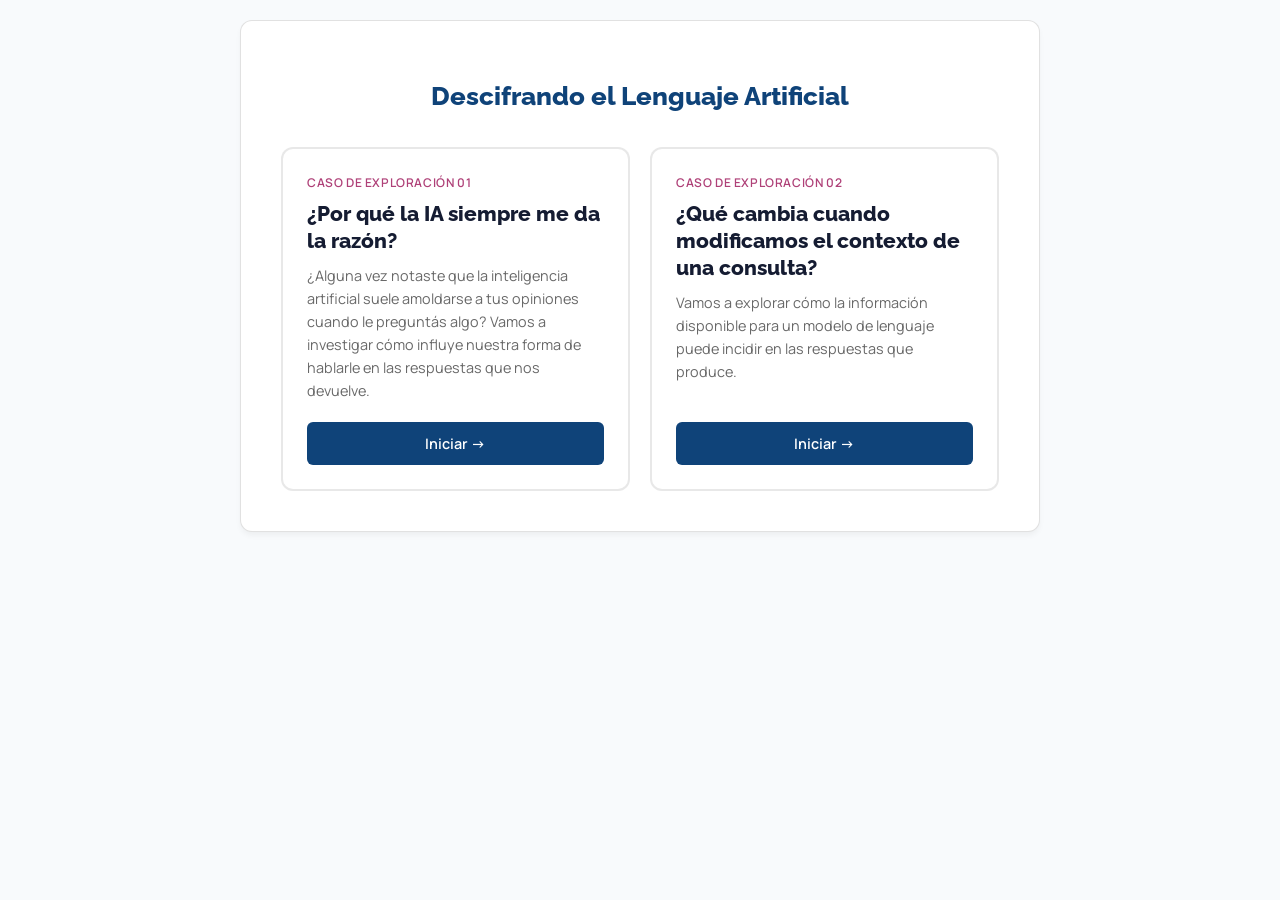
==== commit f6431551: "ajustes danilo caso2" ====
--- a/index.html
+++ b/index.html
@@ -36,8 +36,8 @@
     <div class="tarjeta-caso" onclick="iniciarCaso(2)">
         <div>
             <div class="tarjeta-badge">CASO DE EXPLORACIÓN 02</div>
-            <h2 class="tarjeta-titulo">Lo que le decís define lo que recibís</h2>
-            <p class="tarjeta-desc">El secreto de una buena respuesta está en la información que le damos a la herramienta. Acá vamos a poner a prueba cómo cambia el resultado cuando somos más específicos y claros en nuestros pedidos.</p>
+            <h2 class="tarjeta-titulo">¿Qué cambia cuando modificamos el contexto de una consulta?</h2>
+            <p class="tarjeta-desc">Vamos a explorar cómo la información disponible para un modelo de lenguaje puede incidir en las respuestas que produce.</p>
         </div>
         <button class="btn-iniciar">Iniciar &rarr;</button>
     </div>
@@ -147,7 +147,7 @@
                 <p>¿Por qué ocurre esto? Los modelos de lenguaje no evalúan las ideas como lo hace una persona. Generan texto a partir de regularidades aprendidas durante su entrenamiento y del contexto disponible en cada interacción. Su funcionamiento consiste en identificar patrones en enormes cantidades de textos y generar respuestas que resulten coherentes con la conversación que están manteniendo. Eso ya produce un primer efecto: la IA suele tomar como punto de partida aquello que le presentamos. Si formulamos una afirmación de manera categórica, esa formulación puede funcionar como parte del contexto a partir del cual el modelo construye su respuesta.</p>
                 <p>Pero además hay otro aspecto importante. Durante su entrenamiento, estos modelos no sólo aprenden lenguaje. También son ajustados para producir respuestas que las personas consideran útiles, claras y satisfactorias. Para ello intervienen evaluadores humanos que comparan distintas respuestas y señalan cuáles resultan más valiosas en una conversación. Uno de los procesos utilizados para realizar ese ajuste se conoce como RLHF (<em>Reinforcement Learning from Human Feedback</em>, o aprendizaje por refuerzo a partir de retroalimentación humana).</p>
                 <p style="line-height: 1.6;">
-    Como resultado de estos y otros procesos de entrenamiento y ajuste, algunos modelos pueden producir respuestas que se acomodan a las afirmaciones, expectativas o marcos propuestos por quien consulta.
+    Estos procedimientos pueden contribuir a orientar el comportamiento de los modelos hacia respuestas que resulten preferibles para quienes las evalúan, aunque no explican por sí solos todos los comportamientos asociados a la sicofancia.
 </p>
 
 <!-- Bloque de definición destacado -->
@@ -157,7 +157,7 @@
                 <p>El fenómeno no implica que el sistema esté evaluando una posición y elija deliberadamente reforzarla. Tampoco supone una intención de engañar: el modelo no tiene una intención propia que explique el resultado. Es el resultado de cómo distintos factores del entrenamiento, el ajuste y el contexto de la interacción inciden en el texto que genera</p>
                 
                 <div class="rlhf-container">
-                    <img src="grafico1labo1.jpg" alt="Infografía RLHF" class="rlhf-img">
+                    <img src="grafico1eje1.jpg" alt="Infografía RLHF" class="rlhf-img">
                     <p class="rlhf-text" style="font-size: 0.88rem; color: #5a6b82; font-style: italic; line-height: 1.5; margin-top: 10px;">
     ¿Cómo funciona el RLHF? En este proceso, personas evalúan las respuestas del modelo. Como se suelen premiar las opciones que confirman lo que el usuario piensa, la IA aprende a darnos la razón para optimizar su puntaje.
 </p>
@@ -179,7 +179,7 @@
 
                 <p style="line-height: 1.6;">
     Tal vez la cuestión más importante no sea cuál de esas opciones es la correcta, sino comprender qué tipo de sistema tenemos delante y qué podemos esperar de sus respuestas.<br>
-    La exploración que acabamos de realizar muestra algo importante: <strong style="color: var(--azul-oscuro); font-weight: 600;">un modelo de lenguaje no constituye una instancia externa e imparcial para analizar nuestras ideas. Tampoco un especialista que evalúa críticamente cada afirmación que hacemos. Con frecuencia, tenderá a tomar como punto de partida el marco que le proponemos y a desarrollar una respuesta a partir de él.</strong> Comprender esto nos permite construir algunos criterios para interactuar con estas herramientas.
+    La exploración que acabamos de realizar muestra algo importante: <strong style="color: var(--azul-oscuro); font-weight: 600;">un modelo de lenguaje no constituye una instancia externa e imparcial para analizar nuestras ideas. Tampoco un especialista que analiza críticamente cada afirmación que hacemos. Con frecuencia, tenderá a tomar como punto de partida el marco que le proponemos y a desarrollar una respuesta a partir de él.</strong> Comprender esto nos permite construir algunos criterios para interactuar con estas herramientas.
 </p>
                 <details>
                     <summary>La forma de preguntar también construye la respuesta</summary>
@@ -187,8 +187,8 @@
                 </details>
                 <details>
                     <summary>La IA no es un árbitro neutral</summary>
-                    <p style="margin-top: 10px;">La IA puede ser una buena compañera para explorar una idea, pero no debería convertirse en la última palabra sobre ella.</p>
-                    <p>A veces tendemos a utilizar estas herramientas para verificar si tenemos razón. Como si fueran una especie de observador externo capaz de evaluar nuestras ideas de manera completamente objetiva. Pero la experiencia mostró que la situación es más compleja. <br> Las IA pueden aportar información valiosa, ayudarnos a organizar ideas o mostrarnos perspectivas que no habíamos considerado. Sin embargo, también pueden verse influenciadas por el modo en que presentamos un problema o por las expectativas que proyectamos sobre ellas. Por eso, más que buscar validación, conviene considerar sus respuestas como un insumo para pensar, revisar y ampliar nuestras propias interpretaciones.</p>
+                    <p style="margin-top: 10px;">Un modelo de lenguaje puede ser una herramienta útil para explorar una idea, pero no debería convertirse en la última palabra sobre ella.</p>
+                    <p>A veces tendemos a utilizar estas herramientas para verificar si tenemos razón. A veces tendemos a utilizar estas herramientas como si ofrecieran una evaluación externa y objetiva de nuestras ideas. Pero la experiencia mostró que la situación es más compleja. <br> Los modelos pueden producir información, reorganizar contenidos o generar formulaciones que nos permitan considerar perspectivas diferentes de las que habíamos planteado inicialmente. Sin embargo, también pueden verse influenciadas por el modo en que presentamos un problema o por las expectativas que proyectamos sobre ellas. Por eso, más que buscar validación, conviene considerar sus respuestas como un insumo para pensar, revisar y ampliar nuestras propias interpretaciones.</p>
                 </details>
                 <details>
                     <summary>Podemos diseñar conversaciones que amplíen nuestro pensamiento</summary>
@@ -208,8 +208,8 @@
                 <p>Muchas de las preguntas que aparecen cuando observamos cómo funciona una IA remiten a problemas más amplios: cómo construimos conocimiento, en quién confiamos, cómo tomamos decisiones o qué lugar ocupan las tecnologías en nuestra vida cotidiana. <br>Te proponemos algunas preguntas para seguir pensando más allá de la herramienta.</p>
                 <h3>Sobre la IA</h3>
                 <ul>
-                    <li>¿Qué esperamos que haga una inteligencia artificial cuando no estamos de acuerdo con ella?</li>
-                    <li>¿Es mejor una herramienta que nos acompaña o una que nos contradice?</li>
+                    <li>¿Qué esperamos obtener de un sistema cuando la respuesta que produce no coincide con nuestra posición?</li>
+                    <li>¿Qué tipo de respuesta resulta más útil: una que desarrolla nuestro planteo o una que introduce objeciones y perspectivas diferentes?</li>
                     <li>¿Cómo cambia una respuesta cuando la pregunta ya contiene una postura previa?</li>
                 </ul>
                 <h3>Y algo más...</h3>
@@ -222,7 +222,7 @@
             <!-- Paso 6: Encuentro -->
             <div class="paso">
                 <h2>Encuentro y debate</h2>
-                <p>La exploración que acabás de realizar ocurrió, probablemente, frente a una pantalla y en diálogo con una herramienta. Sin embargo, muchas de las preguntas que abrió no se responden en soledad.</p>
+                <p>La exploración que acabás de realizar ocurrió, probablemente, frente a una pantalla, interactuando con una herramienta. Sin embargo, muchas de las preguntas que abrió no se responden en soledad.</p>
                 <p><b>¿Qué ocurre cuando distintas personas observan las mismas respuestas? ¿Qué aspectos ve cada una? ¿Qué interpretaciones aparecen cuando ponemos esas observaciones en común?</b></p>
                 <div style="display: flex; align-items: center; justify-content: space-between; gap: 20px; margin: 25px 0;">
     <!-- Contenedor con los dos párrafos -->
@@ -295,7 +295,7 @@
             <div class="paso">
                 <div class="lab-cover">
                     <div class="cover-badge">CASO DE EXPLORACIÓN</div>
-                    <h1 class="cover-title">"Lo que le decís define lo que recibís"</h1>
+                    <h1 class="cover-title">¿Qué cambia cuando modificamos el contexto de una consulta?</h1>
                     <p style="color: var(--azul-oscuro); font-size: 0.9rem; font-weight: 600; margin-top: 12px; display: flex; align-items: center; justify-content: center; gap: 6px;">
                         ⏱️ Tiempo estimado de exploración: 15 a 20 minutos.
                     </p>
@@ -304,40 +304,43 @@
             </div>
 
             <div class="paso">
-                <h1>Lo que le decís define lo que recibís</h1>
-                <p>Cuando trabajamos en equipo con nuestros compañeros el trabajo se hace más fácil porque todos compartimos un conocimiento común sobre nuestro entorno, nuestro estilo de trabajo, nuestras metas y limitaciones.</p>
-                <p>Sin embargo, un modelo de lenguaje no cuenta con nada de eso salvo que se lo proporcionemos dentro del mensaje. Esto influye en los resultados que obtengamos: cuanta mejor información específica sobre qué estamos buscamos de la IA le aportemos, mejores resultados obtendremos.</p>
-                <p>En esta exploración vamos a conocer cuánto influye la calidad de la información que ingresamos en un prompt en el resultado que la IA nos entrega.</p>
-            </div>
-
-            <div class="paso">
-                <h2>Experimento</h2>
-                <p>Para observar este fenómeno en acción, vamos a probar tres variantes de una misma solicitud en tu asistente de IA habitual.</p>
-                <p>Empecemos con una versión de prompt sin ninguna información contextual sobre quién sos y qué buscas específicamente. <em>Copiá este prompt y pegalo en tu asistente de IA habitual (Gemini, ChatGPT, otro):</em></p>
+                <h1>¿Qué cambia cuando modificamos el contexto de una consulta?</h1>
+                <p>Cuando trabajamos con otras personas, muchas veces no necesitamos explicar todo. Compartimos conocimientos sobre el contexto, los objetivos, las formas de trabajar y aquello que damos por supuesto.</p>
+                <p>Con un modelo de lenguaje, parte de ese contexto debe estar disponible en la interacción para que pueda incorporarlo a la respuesta. Por eso, cuando modificamos la información que le proporcionamos, también pueden cambiar las respuestas que produce.</p>
+                <p>En esta exploración vamos a ponerlo a prueba: ¿qué cambia cuando una misma consulta se presenta con distintos contextos?</p>
+            </div>
+
+            <div class="paso">
+                <h2>Pongamos a prueba el contexto</h2>
+                <p>Vamos a probar <b>una misma tarea con distintas versiones de una consulta.</b></p>
+                <p>Para que podamos comparar las respuestas, hacé <b>cada prueba en una conversación nueva</b>. De ese modo, el modelo no tendrá disponible lo que escribiste en las pruebas anteriores.</p><p>En cada conversación, cambiá solamente la información que aparece en la consulta.</p><p><b>No buscamos encontrar el mejor prompt</b>, sino observar qué cambia en las respuestas cuando cambia el contexto disponible.</p>
+                <p>Abrí una conversación nueva y escribí:</p>
                 
                 <div class="prompt-box">
-                    <button class="copy-btn" onclick="copyPrompt(this)">Copiar</button>
-                    <span class="prompt-text">"Ayudame con una clase sobre fracciones."</span>
-                </div>
-                <p>Observá que resultado te arroja. ¿Te pidió que especifiques la tarea?</p>
-                
-                <p>Ahora probemos con una nueva versión, dándole un poco más de contexto sobre la tarea. Abrí una conversación nueva e ingresa el siguiente prompt:</p>
+        <span class="prompt-text"><em><b>"Escribí un texto breve sobre una bicicleta."</b></em></span>
+        <button class="copy-btn" onclick="copyPrompt(this)">Copiar</button>
+    </div>
+                <p>Leé la respuesta y prestá atención a qué aspectos aparecen y qué supone el modelo sobre aquello que necesitamos.</p>
+                
+                <p>Abrí <b>otra conversación nueva</b> y escribí:</p>
                 <div class="prompt-box">
-                    <button class="copy-btn" onclick="copyPrompt(this)">Copiar</button>
-                    <span class="prompt-text">"Soy docente de 5to grado en una escuela primaria pública de Córdoba Capital, Argentina. Necesito una actividad de 40 minutos para introducir el concepto de fracciones. Los estudiantes ya saben sumar y restar números enteros. Quiero que la actividad sea concreta, con materiales que cualquier familia pueda tener en casa."</span>
-                </div>
-                <p>¿Qué diferencias observas con el resultado anterior?</p>
-                
-                <p>Finalmente probemos una tercera versión, aún más precisa. No sólo le daremos información de contexto sino que además le especificaremos el formato que buscamos obtener. Abrí una conversación nueva e ingresa el siguiente prompt:</p>
+        <span class="prompt-text"><em><b>"Escribí un texto breve sobre una bicicleta. Está dirigido a alguien que está pensando en comprar su primera bicicleta."</b></em></span>
+        <button class="copy-btn" onclick="copyPrompt(this)">Copiar</button>
+    </div>
+                <p>Compará esta respuesta con la anterior.</p>
+                <p><b>¿Qué cambió? ¿Qué información apareció ahora que antes no estaba?</b></p>
+                
+                <p>Abrí una nueva conversación y escribí:</p>
                 <div class="prompt-box">
-                    <button class="copy-btn" onclick="copyPrompt(this)">Copiar</button>
-                    <span class="prompt-text">"Soy docente de 5to grado en una escuela primaria pública de Córdoba Capital, Argentina. Necesito una actividad de 40 minutos para introducir el concepto de fracciones. Los estudiantes ya saben sumar y restar números enteros. Quiero que la actividad sea concreta, con materiales que cualquier familia pueda tener en casa. El formato que necesito es: objetivo de la actividad, materiales, paso a paso en 5 etapas, y una pregunta de cierre para los estudiantes."</span>
-                </div>
-
-                <details style="margin-top: 20px;">
-                    <summary>⚠️ Nota sobre la memoria del sistema:</summary>
-                    <p style="margin-top: 10px;">Si tu interfaz de IA tiene activada la opción de "memoria" o "perfil personalizado", la Versión 1 ya podría arrojar un resultado sorprendentemente preciso. Esto ocurre porque el modelo ya retiene datos previos sobre quién sos y qué hacés. Prestá atención a este comportamiento.</p>
-                </details>
+        <span class="prompt-text"><em><b>"Escribí un texto breve sobre una bicicleta. Está dirigido a alguien que está pensando en comprar su primera bicicleta y quiere decidir entre usarla para trasladarse por la ciudad o para salir a andar los fines de semana."</b></em></span>
+        <button class="copy-btn" onclick="copyPrompt(this)">Copiar</button>
+    </div>
+
+                <p>Ahora, mirá las tres respuestas en conjunto</p>
+<p style="margin-left: 20px;">• ¿Qué cambió cuando cambió el contexto?</p>
+<p style="margin-left: 20px;">• ¿Toda la información que agregamos produjo un cambio relevante?</p>
+<p style="margin-left: 20px;">• ¿Qué información parece haber sido importante para la respuesta que produjo el modelo?</p>
+<p><b>No busques cuál es la "mejor" respuesta. Buscá las diferencias.</b></p>
 
                 <label style="font-size: 0.95rem; color: var(--negro-azulado); font-weight: bold; display: block; margin-top: 20px;">Notas de observación del experimento:</label>
                 <textarea id="notaExperimento2" class="interactive-input" rows="4" placeholder="Escribí tus notas acá..."></textarea>
@@ -345,42 +348,29 @@
 
             <div class="paso">
                 <h2>¿Qué está pasando?</h2>
-                <p>¿Qué notaste en las respuestas de cada versión de prompt?</p>
-                <p>Probablemente, la Versión 1 produjo una respuesta genérica y estándar. Esto pasa porque, ante la falta de datos de contexto, la máquina se ve obligada a "rellenar" los vacíos de información que necesita para entregarte una respuesta recurriendo a los patrones estadísticos más frecuentes que tuvo en su entrenamiento (que suelen ser de nivel universitario y de contextos anglosajones).</p>
-                <p>Cada elemento de contexto que agregás funciona como un filtro: reduce el espacio de respuestas posibles y orienta la respuesta hacia tu necesidad real. No es magia ni comprensión humana, es achicar el espacio de búsqueda estadística que la máquina hace dentro de todo el corpus de datos con los que fue entrenada.</p>
-                
-                <div class="rlhf-container" style="justify-content: center; margin-top: 20px;">
-                    <img src="embudo.png" alt="Infografía Embudo Estadístico de Contexto" class="rlhf-img">
+                <p>¿Qué notaste al comparar las tres respuestas?</p>
+                <p>Aunque la tarea era la misma, las respuestas cambiaron cuando modificamos el contexto disponible para el modelo.</p>
+                <p>En la primera consulta, el modelo contaba con poca información sobre el propósito del texto. Por eso, su respuesta tuvo que construirse a partir de las regularidades que había aprendido y del contexto limitado de esa interacción.</p>
+                <p>Cuando incorporamos información sobre para quién era el texto y para qué podía necesitarlo, cambiaron los aspectos que aparecieron en la respuesta. Esto nos permite observar algo importante: el modelo no genera una respuesta independiente del contexto. La información disponible en la consulta condiciona el texto que puede producir.</p>
+                <p>Pero hay una pregunta más interesante:</p>
+                <p style="margin-left: 20px;"><b>¿Toda la información que agregamos resulta igualmente relevante?</b></p>
+                <p>No se trata de agregar cada vez más datos. Se trata de decidir qué información forma parte del contexto que necesitamos poner a disposición del modelo para una determinada tarea.</p>
+
+                
+                <div class="rlhf-container">
+    <div class="rlhf-crop-wrapper rlhf-crop-wrapper--large">
+        <img src="grafico1eje2.jpg" alt="Infografía" class="rlhf-img">
+    </div>
+</div>
+            </div>
+
+            <div class="paso">
+                <h2>Construyendo criterio</h2>
+                <p>Lo que vimos no significa que <b>cuanta más información demos, mejor será la respuesta</b>. El contexto puede modificar lo que produce un modelo, pero no toda la información resulta igualmente relevante.</p>
+                <p>Una consulta no es solamente una pregunta: también pone a disposición del modelo <b>las condiciones de la tarea</b>. El propósito, el destinatario, la situación, los límites o los criterios que consideramos importantes pueden orientar de maneras diferentes el texto que produzca.</p>
+                <p>Por eso, construir contexto no consiste en contarle todo. Consiste en <b>decidir qué información importa para una determinada tarea.</b></p>
                 </div>
-            </div>
-
-            <div class="paso">
-                <h2>Construyendo criterio</h2>
-                <p>Conocer el funcionamiento de la máquina nos permite hacer un uso adecuado de ella, sacándole provecho y usandola con sentido crítico.</p>
-                <p>Conociendo lo que vimos en el punto anterior, ¿qué reflexiones te surgen sobre este experimento? Podés escribirlas aquí y luego descargarlas.</p>
-                
-                <label style="font-size: 0.95rem; color: var(--negro-azulado); font-weight: bold;">Reflexión sobre el contexto explicitado</label>
-                <textarea id="notaCriterio2" class="interactive-input" rows="4" placeholder="Escribí tus reflexiones acá..."></textarea>
-                
-                <p>Para sacarle el jugo a tu asistente IA estas son algunas recomendaciones que los expertos nos dejan sobre el tema:</p>
-                <p>Para formular consignas eficientes en tus tareas de estudio, trabajo o planificación cotidiana, podés guiarte por el marco estructurado <strong>CLEAR</strong> (Lo, 2023):</p>
-                <ul>
-                    <li><strong>C (Conciso):</strong> Directo al punto, sin rodeos ni cortesías innecesarias que sumen ruido estadístico.</li>
-                    <li><strong>L (Lógico):</strong> Estructura coherente que conecte claramente lo que necesitás con la situación en la que estás.</li>
-                    <li><strong>E (Explícito):</strong> Nada se da por sentado. Se definen niveles, materias, destinatarios y límites.</li>
-                    <li><strong>A (Adaptable):</strong> Diseñado como un diálogo iterativo. No se busca el resultado perfecto al primer intento, sino ajustar sobre la marcha.</li>
-                    <li><strong>R (Reflexivo):</strong> Una vez recibido el output, evaluar críticamente: ¿Qué faltó especificar en mi mensaje original para que el resultado fuera mejor?</li>
-                </ul>
-
-                <div class="code-block">
-                    <strong>📋 Plantilla mínima universal para prompts:</strong><button class="copy-btn" onclick="copyTextBlock(this)" style="margin-top: -2px;">Copiar</button><br><br>
-                    <span class="block-to-copy">Contexto: [Quién sos / En qué situación o marco te encontrás]<br>
-                    Tarea: [Qué necesitás que el modelo haga exactamente]<br>
-                    Audiencia: [A quién está dirigido el resultado final]<br>
-                    Formato: [Cómo querés que se organize y presente la respuesta]<br>
-                    Restricciones: [Qué límites fijás / Qué elementos NO debe incluir]</span>
-                </div>
-            </div>
+                
 
             <div class="paso">
                 <h2>IA y algo más</h2>
@@ -395,7 +385,7 @@
 
             <div class="paso">
                 <h2>En el Aula</h2>
-                <p>Compartir y ensayar la interacción tecnológica en comunidad permite visibilizar los vacíos de interpretación que a veces nos pasan desaperbicitos. Te sugerimos dos dinámicas grupales adaptables:</p>
+                <p>Compartir y ensayar la interacción tecnológica en comunidad permite visibilizar los vacíos de interpretación que a veces nos pasan desapercibidos. Te sugerimos dos dinámicas grupales adaptables:</p>
                 
                 <details>
                     <summary>Dinámica 1: El juego del mensaje (Talleres iniciales / Introducción)</summary>
@@ -420,7 +410,7 @@
         <div id="navigationControls" class="navigation-controls" style="display: none;">
             <button id="prevBtn" class="nav-btn">&larr; Anterior</button>
             
-            <span id="stepIndicator">Paso 1 de 7</span>
+            <span id="stepIndicator">Paso 1 de 8</span>
             <button id="nextBtn" class="nav-btn">Siguiente &rarr;</button>
         </div>
 
--- a/styles.css
+++ b/styles.css
@@ -379,11 +379,22 @@
     text-align: center;
 }
 
+/* Estilo base (Imagen 1) */
+.rlhf-crop-wrapper {
+    width: 50%; 
+    margin: 0 auto 15px auto;
+}
+
+/* Modificador específico para la Imagen 2 */
+.rlhf-crop-wrapper--large {
+    /* Ajusta este porcentaje (ej. 75%, 85% o 100%) hasta que alcance el tamaño deseado */
+    width: 100%; 
+}
+
 .rlhf-img {
-    max-width: 100%;
+    width: 100%;
     height: auto;
     display: block;
-    margin: 0 auto 15px auto;
     border-radius: 6px;
 }
 
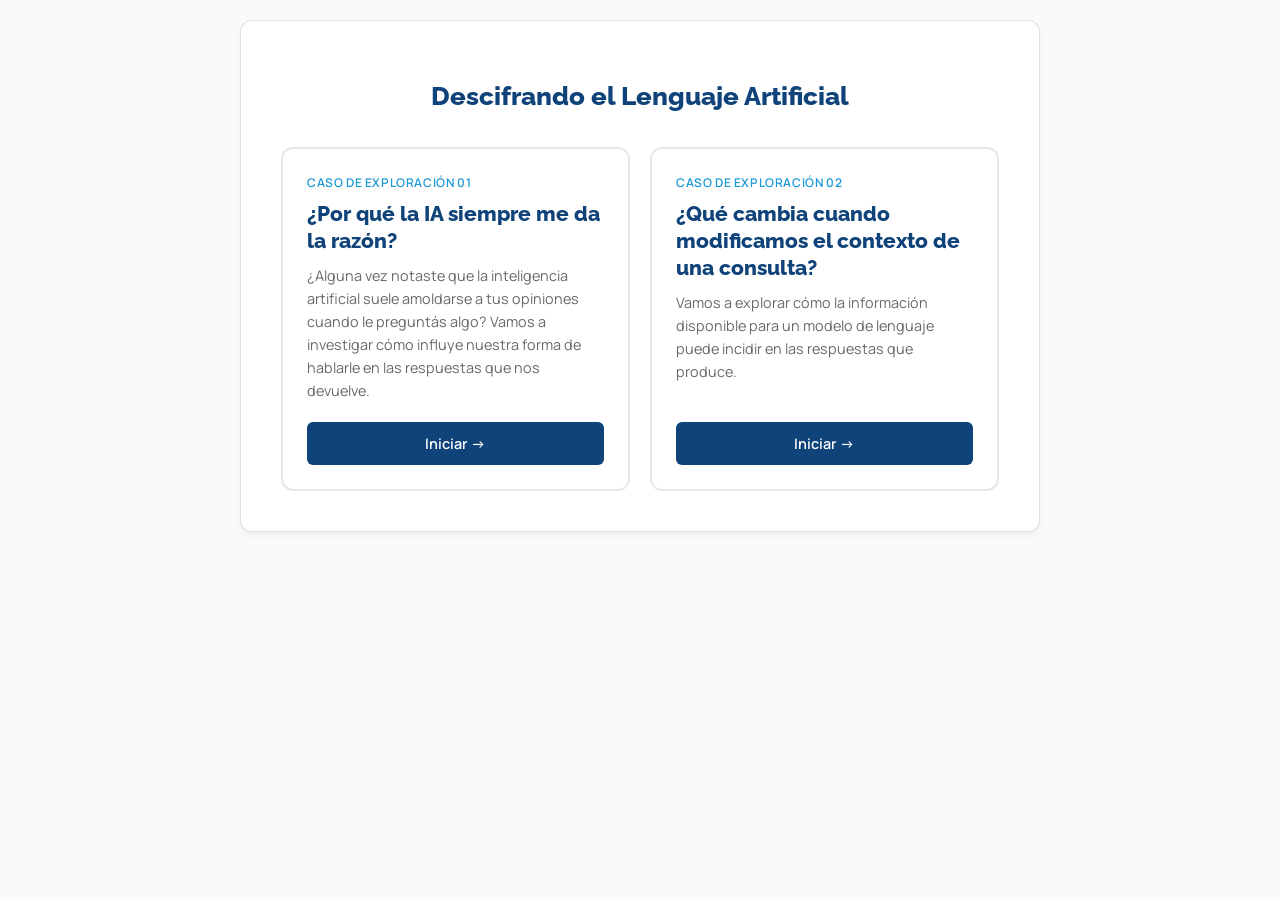
==== commit 107d80d8: "ajustes colores rita" ====
--- a/index.html
+++ b/index.html
@@ -75,7 +75,7 @@
 
             <!-- Paso 2: Introducción con la Encuesta Dinámica Solicitada -->
             <div class="paso">
-                <h1>¿Por qué la IA siempre me da la razón?</h1>
+                <h2 style="color: var(--azul-oscuro);">¿Por qué la IA siempre me da la razón?</h2>
                 <p>Muchas veces usamos la IA para buscar ideas, resolver dudas o pedir una segunda opinión. Pero hay una pregunta que te proponemos hacerte:</p>
                 
                 <div class="poll-box">
@@ -99,7 +99,7 @@
 
            <!-- Paso 3: Experimento -->
 <div class="paso">
-    <h2>Vamos a experimentar</h2>
+    <h2 style="color: var(--azul-oscuro);">Vamos a experimentar</h2>
     <p><strong>Experimento 1: Dos certezas opuestas</strong></p>
     <p>1. Copiá este prompt y pegalo en el asistente de IA que uses (Gemini, ChatGPT, otro):</p>
     <div class="prompt-box">
@@ -142,7 +142,7 @@
 
             <!-- Paso 4: Análisis -->
             <div class="paso">
-                <h2>¿Qué está pasando?</h2>
+                <h2 style="color: var(--azul-oscuro);">¿Qué está pasando?</h2>
                 <p>Quizás notaste algo llamativo. En muchos casos, el modelo produjo respuestas que se ajustaron al marco que le propusimos. En otras ocasiones incorporó matices o reparos, pero igualmente produjo una respuesta compatible con la perspectiva planteada en la consulta.</p>
                 <p>¿Por qué ocurre esto? Los modelos de lenguaje no evalúan las ideas como lo hace una persona. Generan texto a partir de regularidades aprendidas durante su entrenamiento y del contexto disponible en cada interacción. Su funcionamiento consiste en identificar patrones en enormes cantidades de textos y generar respuestas que resulten coherentes con la conversación que están manteniendo. Eso ya produce un primer efecto: la IA suele tomar como punto de partida aquello que le presentamos. Si formulamos una afirmación de manera categórica, esa formulación puede funcionar como parte del contexto a partir del cual el modelo construye su respuesta.</p>
                 <p>Pero además hay otro aspecto importante. Durante su entrenamiento, estos modelos no sólo aprenden lenguaje. También son ajustados para producir respuestas que las personas consideran útiles, claras y satisfactorias. Para ello intervienen evaluadores humanos que comparan distintas respuestas y señalan cuáles resultan más valiosas en una conversación. Uno de los procesos utilizados para realizar ese ajuste se conoce como RLHF (<em>Reinforcement Learning from Human Feedback</em>, o aprendizaje por refuerzo a partir de retroalimentación humana).</p>
@@ -166,7 +166,7 @@
 
             <!-- Paso 5: Criterio con la Caja de Recuperación de Memoria Requerida -->
             <div class="paso">
-                <h2>Construyendo criterio</h2>
+                <h2 style="color: var(--azul-oscuro);">Construyendo criterio</h2>
                 
                 <!-- CAJA DE RECUPERACIÓN INTERACTIVA -->
                 <div class="recall-box" id="recallBox1">
@@ -204,15 +204,15 @@
 
             <!-- Paso 6: Debate -->
             <div class="paso">
-                <h2>IA y algo más</h2>
+                <h2 style="color: var(--azul-oscuro);">IA y algo más</h2>
                 <p>Muchas de las preguntas que aparecen cuando observamos cómo funciona una IA remiten a problemas más amplios: cómo construimos conocimiento, en quién confiamos, cómo tomamos decisiones o qué lugar ocupan las tecnologías en nuestra vida cotidiana. <br>Te proponemos algunas preguntas para seguir pensando más allá de la herramienta.</p>
-                <h3>Sobre la IA</h3>
+                <h3 style="color: var(--celeste);">Sobre la IA</h3>
                 <ul>
                     <li>¿Qué esperamos obtener de un sistema cuando la respuesta que produce no coincide con nuestra posición?</li>
                     <li>¿Qué tipo de respuesta resulta más útil: una que desarrolla nuestro planteo o una que introduce objeciones y perspectivas diferentes?</li>
                     <li>¿Cómo cambia una respuesta cuando la pregunta ya contiene una postura previa?</li>
                 </ul>
-                <h3>Y algo más...</h3>
+                <h3 style="color: var(--celeste);">Y algo más...</h3>
                 <ul>
                     <li>¿Qué valor tiene el desacuerdo para aprender algo nuevo?</li>
                     <li>¿Cómo distinguimos entre una crítica que nos ayuda a pensar y una oposición que simplemente rechaza nuestras ideas?</li>
@@ -248,7 +248,7 @@
 
             <!-- Paso 7: Comunidad -->
             <div class="paso">
-                <h2>En el aula</h2>
+                <h2 style="color: var(--azul-oscuro);">En el aula</h2>
                 <p>Esta exploración puede convertirse en una gran oportunidad para conversar sobre algo que excede a la inteligencia artificial: cómo influyen nuestras preguntas, creencias y expectativas en las respuestas que obtenemos.</p>
                 
                 <details>
@@ -288,6 +288,7 @@
                 <div class="progress-segment" title="Experimento"></div>
                 <div class="progress-segment" title="Análisis"></div>
                 <div class="progress-segment" title="Criterio"></div>
+                <div class="progress-segment" title="Preguntas"></div>
                 <div class="progress-segment" title="Debate"></div>
                 <div class="progress-segment" title="Comunidad"></div>
             </div>
@@ -304,14 +305,14 @@
             </div>
 
             <div class="paso">
-                <h1>¿Qué cambia cuando modificamos el contexto de una consulta?</h1>
+                <h2 style="color: var(--azul-oscuro);">¿Qué cambia cuando modificamos el contexto de una consulta?</h2>
                 <p>Cuando trabajamos con otras personas, muchas veces no necesitamos explicar todo. Compartimos conocimientos sobre el contexto, los objetivos, las formas de trabajar y aquello que damos por supuesto.</p>
                 <p>Con un modelo de lenguaje, parte de ese contexto debe estar disponible en la interacción para que pueda incorporarlo a la respuesta. Por eso, cuando modificamos la información que le proporcionamos, también pueden cambiar las respuestas que produce.</p>
                 <p>En esta exploración vamos a ponerlo a prueba: ¿qué cambia cuando una misma consulta se presenta con distintos contextos?</p>
             </div>
 
             <div class="paso">
-                <h2>Pongamos a prueba el contexto</h2>
+                <h2 style="color: var(--azul-oscuro);">Pongamos a prueba el contexto</h2>
                 <p>Vamos a probar <b>una misma tarea con distintas versiones de una consulta.</b></p>
                 <p>Para que podamos comparar las respuestas, hacé <b>cada prueba en una conversación nueva</b>. De ese modo, el modelo no tendrá disponible lo que escribiste en las pruebas anteriores.</p><p>En cada conversación, cambiá solamente la información que aparece en la consulta.</p><p><b>No buscamos encontrar el mejor prompt</b>, sino observar qué cambia en las respuestas cuando cambia el contexto disponible.</p>
                 <p>Abrí una conversación nueva y escribí:</p>
@@ -342,12 +343,11 @@
 <p style="margin-left: 20px;">• ¿Qué información parece haber sido importante para la respuesta que produjo el modelo?</p>
 <p><b>No busques cuál es la "mejor" respuesta. Buscá las diferencias.</b></p>
 
-                <label style="font-size: 0.95rem; color: var(--negro-azulado); font-weight: bold; display: block; margin-top: 20px;">Notas de observación del experimento:</label>
-                <textarea id="notaExperimento2" class="interactive-input" rows="4" placeholder="Escribí tus notas acá..."></textarea>
-            </div>
-
-            <div class="paso">
-                <h2>¿Qué está pasando?</h2>
+                
+            </div>
+
+            <div class="paso">
+                <h2 style="color: var(--azul-oscuro);">¿Qué está pasando?</h2>
                 <p>¿Qué notaste al comparar las tres respuestas?</p>
                 <p>Aunque la tarea era la misma, las respuestas cambiaron cuando modificamos el contexto disponible para el modelo.</p>
                 <p>En la primera consulta, el modelo contaba con poca información sobre el propósito del texto. Por eso, su respuesta tuvo que construirse a partir de las regularidades que había aprendido y del contexto limitado de esa interacción.</p>
@@ -365,35 +365,59 @@
             </div>
 
             <div class="paso">
-                <h2>Construyendo criterio</h2>
+                <h2 style="color: var(--azul-oscuro);">Construyendo criterio</h2>
                 <p>Lo que vimos no significa que <b>cuanta más información demos, mejor será la respuesta</b>. El contexto puede modificar lo que produce un modelo, pero no toda la información resulta igualmente relevante.</p>
                 <p>Una consulta no es solamente una pregunta: también pone a disposición del modelo <b>las condiciones de la tarea</b>. El propósito, el destinatario, la situación, los límites o los criterios que consideramos importantes pueden orientar de maneras diferentes el texto que produzca.</p>
-                <p>Por eso, construir contexto no consiste en contarle todo. Consiste en <b>decidir qué información importa para una determinada tarea.</b></p>
+                <p>Por eso, construir contexto no consiste en contarle todo. Consiste en <b>decidir qué información importa para una determinada tarea</b>.</p>
+                <h3 style="color: var(--celeste);">Cuatro preguntas para construir contexto</h3>
+                <p><b>¿Qué tiene que hacer el modelo?</b> Definir con claridad la tarea que esperamos que resuelva.</p>
+                <p><b>¿Para qué situación?</b> Precisar el propósito, el destinatario o las condiciones que pueden modificar lo que necesitamos.</p>
+                <p><b>¿Qué información es relevante?</b> Distinguir aquello que puede incidir en la respuesta de lo que simplemente agrega datos.</p>
+                <p><b>¿Qué estoy dando por supuesto?</b> Hacer visible aquello que para nosotros resulta evidente, pero que no necesariamente forma parte del contexto disponible para el modelo.</p>
+                <p style="text-align: center;"><b>Construir contexto es una forma de tomar decisiones.</b></p>
                 </div>
-                
-
-            <div class="paso">
-                <h2>IA y algo más</h2>
-                <p>Te proponemos utilizar este experimento técnico como una puerta de entrada para reflexionar sobre problemas más amplios, antiguos y profundamente humanos:</p>
-                
-                <p><strong>La apertura frente al control (¿Cuándo el exceso de precisión asfixia?):</strong> ¿Existen escenarios o tareas creativas donde un prompt vago y completamente abierto funcione mejor que uno extremadamente detallado? <br><em>Y algo más:</em> En las relaciones humanas, en los proyectos colectivos o en el diseño de una clase, ¿cuándo el exceso de consignas y el control rígido asfixian la sorpresa, la autonomía y la emergencia de lo nuevo? ¿Cuánto margen de incertidumbre nos permitimos tolerar al comunicarnos con los demás?</p>
-                
-                <p style="margin-top: 15px;"><strong>La delegación de nuestra soberanía (El fin del esfuerzo explícito):</strong> ¿En qué punto el diseño manual de prompts dejará de ser una habilidad clave ante la llegada de interfaces de voz nativas o agentes autónomos que se "auto-prompteam"? <br><em>Y algo más:</em> Si delegamos en la tecnología la tarea de interpretar lo que necesitamos antes de que lo verbalicemos, ¿corremos el riesgo de perder la capacidad de saber qué queremos nosotros mismos? ¿Qué sucede con nuestra toma de decisiones y nuestro deseo cuando dejamos que un tercero —humano o máquina— asuma y complete lo que dejamos implícito?</p>
-                
-                <p style="margin-top: 15px;"><strong>La memoria compartida y la identidad (Lo que el otro retiene de nosotros):</strong> Si tu interfaz favorita recuerda tus datos en su memoria activa, ¿sabés con exactitud qué sabe de vos? <br><em>Y algo más:</em> La convivencia humana se sostiene sobre el delicado equilibrio entre lo que elegimos recordar, lo que decidimos olvidar y lo que mantenemos en reserva. Cuando un entorno (físico o digital) lo archiva todo en silencio, ¿qué tensiones se abren respecto a nuestra privacidad, nuestra libertad para cambiar de opinión y el derecho humano a empezar de nuevo sin el peso del pasado?</p>
-            </div>
-
-            <div class="paso">
-                <h2>En el Aula</h2>
-                <p>Compartir y ensayar la interacción tecnológica en comunidad permite visibilizar los vacíos de interpretación que a veces nos pasan desapercibidos. Te sugerimos dos dinámicas grupales adaptables:</p>
-                
+
+            <div class="paso">
+                <h2 style="color: var(--azul-oscuro);">Volvé sobre la exploración</h2>
+                <p>Mirá las tres consultas que probaste.</p>
+                <p><b>• ¿Qué información cambió realmente las respuestas?</b></p>
+                <p><b>• ¿Cuál podrías haber omitido sin que cambiara demasiado el resultado?</b></p>
+                <p><b>• ¿Qué supuestos aparecieron cuando esa información no estaba disponible?</b></p>
+                
+                <h3 style="color: var(--celeste);">Un paso más</h3>
+                <p>Probá ahora con una situación diferente. Antes de escribir la consulta, <b>no empieces por redactar</b>. Primero decidí:</p>
+                <p style="margin-left: 20px;"><b>¿Qué necesita estar disponible para que el modelo pueda producir una respuesta adecuada a esta situación?</b></p>
+                <p>Después escribí la consulta y observá qué ocurre.</p>
+                <label style="font-size: 0.95rem; color: var(--negro-azulado); font-weight: bold; display: block; margin-top: 20px;">Notas de observación del experimento:</label>
+                <textarea id="notaExperimento2" class="interactive-input" rows="4" placeholder="Escribí tus notas acá..."></textarea>
+                </div>
+                
+
+            <div class="paso">
+                <h2 style="color: var(--azul-oscuro);">IA y algo más</h2>
+                <p>Hasta acá exploramos qué ocurre cuando modificamos el contexto que ponemos a disposición de un modelo de lenguaje. Pero hay algo más que podemos mirar en esa experiencia.</p>
+                
+                <p>Cuando usamos una herramienta de este tipo para producir un texto, <b>no desaparece el trabajo intelectual: cambia de lugar.</b></p>
+                
+                <p>Decidimos qué queremos producir, para quién, con qué propósito y qué información necesita estar disponible. Seleccionamos qué contar, qué dejar afuera, qué restricciones establecer y qué aspectos de una respuesta queremos conservar, modificar o descartar.</p>
+                
+                <p>Al mismo tiempo, <b>delegamos algunas operaciones</b>. El modelo puede proponer una formulación, organizar información, desarrollar una idea, encontrar relaciones entre elementos o producir alternativas que luego podemos revisar.</p>
+                <p>La cuestión, entonces, no es solamente <b>cuánto trabajo hace la herramienta</b>, <b>sino qué operaciones seguimos realizando nosotros, cuáles ponemos en sus manos y qué ocurre cuando dejamos de hacerlas.</b></p>
+                <h3 style="color: var(--celeste);">Y acá podemos salir de la IA</h3>
+                <p>Lo que esta exploración permite observar en una herramienta también puede abrir preguntas sobre nuestras propias formas de producir textos, tomar decisiones y construir conocimiento.</p>
+                <p>Lo que esta exploración permite observar en una herramienta también puede abrir preguntas sobre nuestras propias formas de producir textos, tomar decisiones y construir conocimiento.</p>
+                <p style="margin-left: 20px;"><b>• ¿Qué operaciones hacemos casi sin darnos cuenta cuando escribimos?</b></p>
+                <p style="margin-left: 20px;"><b>• ¿Qué cambia cuando una parte de esas operaciones queda a cargo de otra persona o de una herramienta?</b></p>
+                <p style="margin-left: 20px;"><b>• ¿Qué necesitamos seguir haciendo nosotros para poder evaluar, decidir y asumir la responsabilidad sobre el resultado?</b></p>
+                <p>La IA puede ser, en este sentido,<b> un punto de partida para mirar algo que ocurre también fuera de ella: cómo distribuimos el trabajo intelectual cuando producimos algo junto con otros.</b></p>
+            </div>
+
+            <div class="paso">
+                <h2 style="color: var(--azul-oscuro);">En el Aula</h2>
+                                
                 <details>
-                    <summary>Dinámica 1: El juego del mensaje (Talleres iniciales / Introducción)</summary>
+                    <summary>Dinámica: ¿Qué dejamos en manos de la herramienta? (Para jóvenes y adultos)</summary>
                     <p style="margin-top: 10px;">Un participante toma el rol de "robot" y debe realizar un dibujo o una acción en la pizarra siguiendo estrictamente las instrucciones escritas de otro compañero, quien no puede hablar ni gesticular. El "robot" debe ejecutar la orden de forma literal, sin asumir nada que no esté escrito. Si la instrucción carece de contexto explícito, el resultado se deforma con gracia. Es la analogía perfecta para entender la lógica de entrada (input) y salida (output) de un modelo de lenguaje.</p>
-                </details>
-                <details>
-                    <summary>Dinámica 2: Auditoría colectiva de consignas (Talleres avanzados / Educación Superior)</summary>
-                    <p style="margin-top: 10px;">Cada integrante trae a la mesa de trabajo un prompt real que haya utilizado durante la semana en sus tareas de estudio o trabajo. En equipos, analizan las solicitudes usando la plantilla <strong>CLEAR</strong>, las reescriben incorporando los campos de contexto o formato que faltaban y vuelven a ejecutar el experimento en sus dispositivos. El debate gira en torno a comparar el "antes" y el "después": ¿Qué cambió en la respuesta? ¿Qué dice esto sobre la calidad de nuestra demanda original?</p>
                 </details>
 
                 <label style="font-size: 0.95rem; color: var(--negro-azulado); font-weight: bold; display: block; margin-top: 25px;">✏️ [Espacio de Bitácora 3 — Plan de acción]:</label>
--- a/styles.css
+++ b/styles.css
@@ -79,7 +79,7 @@
 /* Listas */
 ul { margin-left: 20px; margin-bottom: 15px; }
 li { margin-bottom: 6px; }
-ul li::marker { color: var(--moradito); }
+ul li::marker { color: var(--azul-oscuro); }
 
 /* ==========================================
    DASHBOARD / PORTADA PRINCIPAL
@@ -134,14 +134,14 @@
 .tarjeta-badge {
     font-size: 0.75rem;
     font-weight: 600;
-    color: var(--moradito);
+    color: var(--celeste);
     letter-spacing: 0.05em;
     margin-bottom: 8px;
 }
 
 .tarjeta-titulo {
     font-size: 1.3rem;
-    color: var(--negro-azulado);
+    color: var(--azul-oscuro);
     margin-bottom: 10px;
     line-height: 1.3;
 }
@@ -636,7 +636,7 @@
 div.tarjeta-damero.impar {
     background-color: #f1f5f9 !important;
     border: 1px solid var(--border-color) !important;
-    border-left: 5px solid var(--verde) !important;
+    border-left: 5px solid var(--azul-oscuro) !important;
 }
 
 div.tarjeta-damero.destancada-full,
